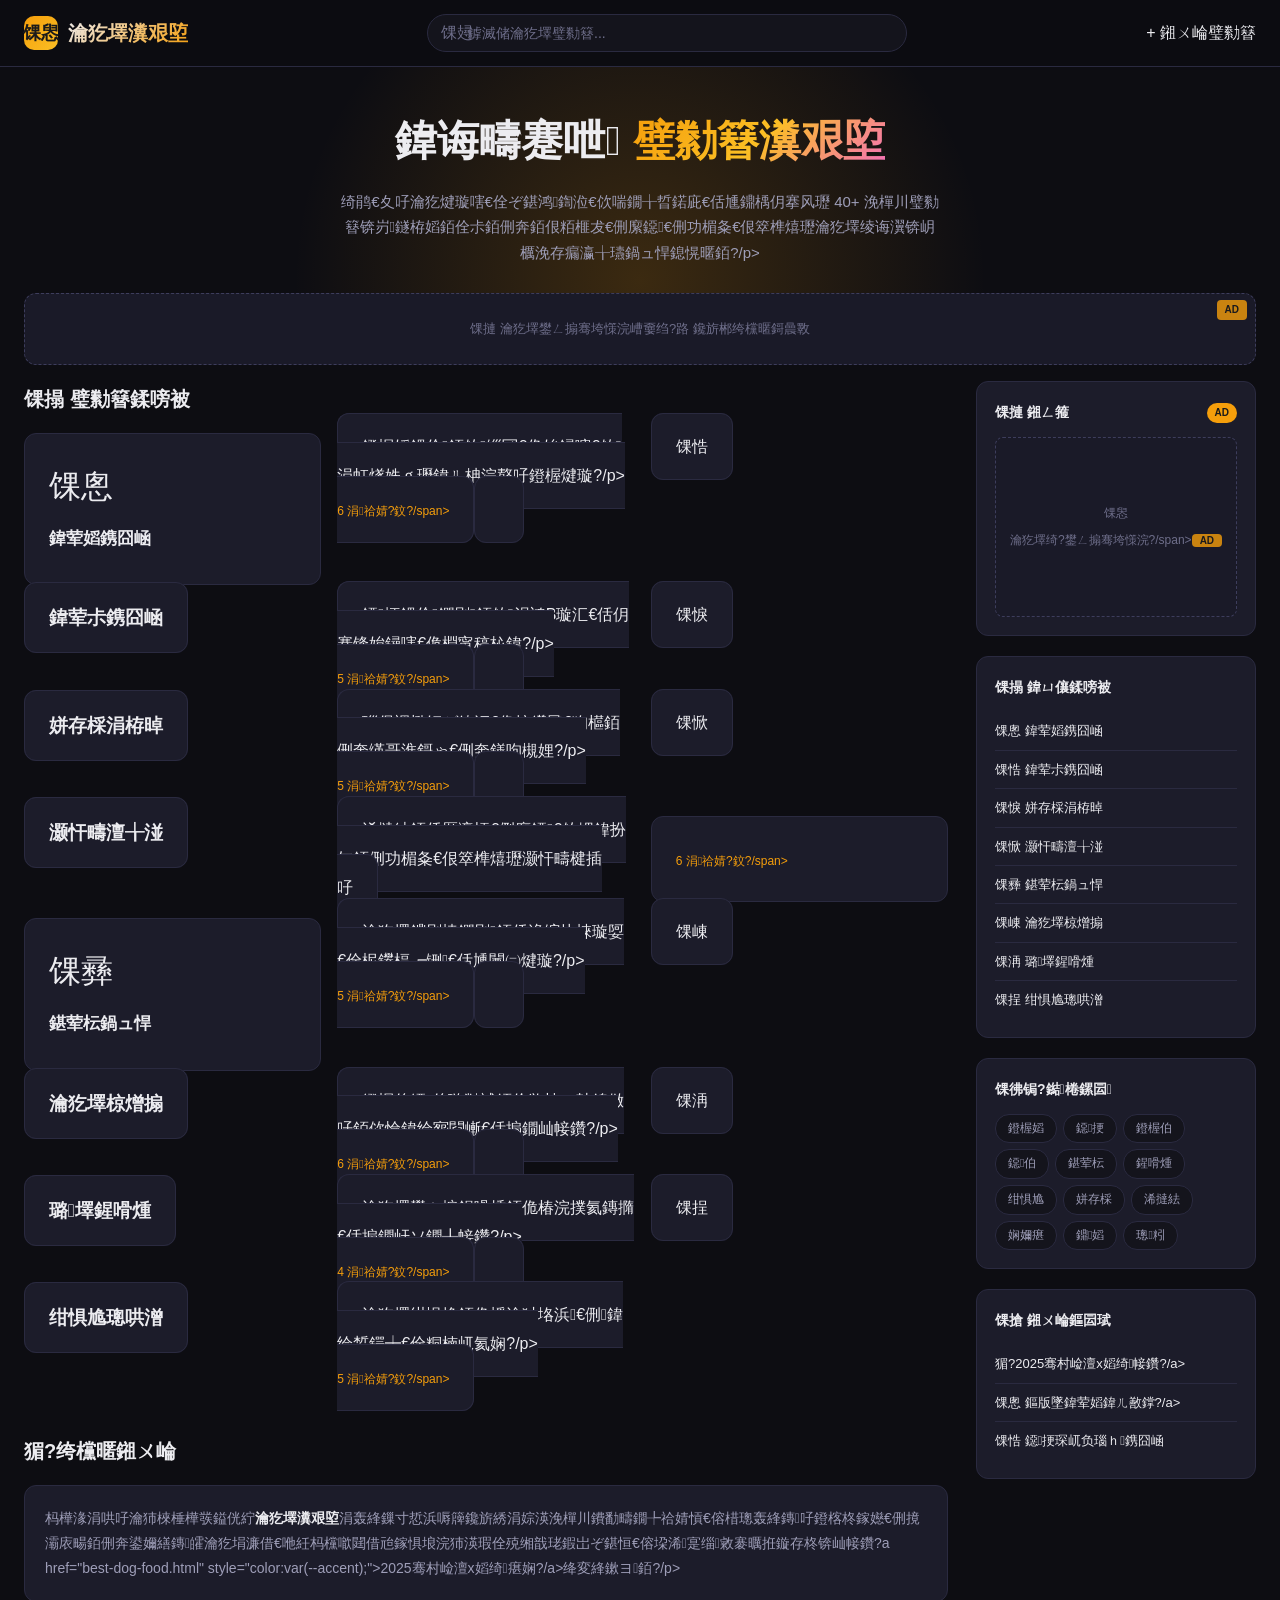
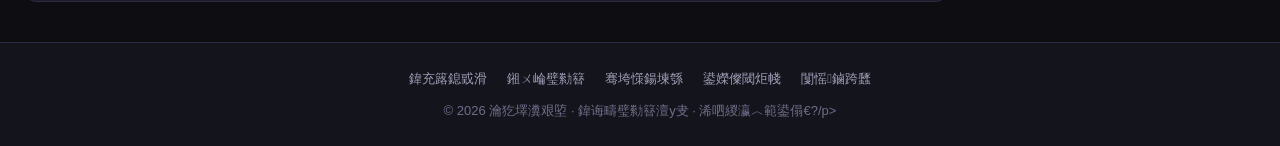
==== index.html @ 0018b51e "Update canonical links from example.com to GitHub Pages URL" ====
﻿<!DOCTYPE html>
<html lang="zh-CN">
<head><meta charset="UTF-8"><meta name="viewport" content="width=device-width, initial-scale=1.0">
<title>瀹犵墿瀵艰埅 鈥?涓€绔欏紡鍏诲疇璧勬簮澶у叏 | 瀹犵墿鐭ヨ瘑绀惧尯鍟嗗煄</title>
<meta name="description" content="瀹犵墿瀵艰埅绮鹃€夊吇鐙椼€佸吇鐚€佹按鏃忋€佸皬瀹犮€佸尰鐤楀仴搴枫€佸疇鐗╅鍝併€佽喘鐗╁晢鍩庛€佺ぞ鍖鸿鍧涚瓑浼樿川璧勬簮锛岄櫔浼存瘺瀛╁瓙鍋ュ悍鎴愰暱銆?>
<meta name="keywords" content="瀹犵墿瀵艰埅,鍏荤嫍,鍏荤尗,瀹犵墿绀惧尯,瀹犵墿鍟嗗煄,瀹犵墿鍖荤枟,鐙楃伯鎺ㄨ崘,鐚伯娴嬭瘎">
<link rel="canonical" href="https://gremryong-cell.github.io/pet-nav-multi/">
<link rel="stylesheet" href="style.css">
</head>
<body>
  <header>
    <div class="header-inner">
      <a href="index.html" class="logo"><div class="logo-icon">馃惥</div><span>瀹犵墿瀵艰埅</span></a>
      <div class="search-box"><span class="search-icon">馃攳</span>
        <form action="index.html" method="get"><input type="text" name="q" placeholder="鎼滅储瀹犵墿璧勬簮..." autocomplete="off"></form>
      </div>
      <div class="header-actions"><a href="contact.html" class="btn-submit">+ 鎺ㄨ崘璧勬簮</a></div>
    </div>
  </header>
<section class="hero">
  <h1>鍏诲疇蹇呭 <span>璧勬簮瀵艰埅</span></h1>
  <p>绮鹃€夊吇瀹犵煡璇嗐€佺ぞ鍖鸿鍧涖€佽喘鐗╁晢鍩庛€佸尰鐤楀仴搴风瓑 40+ 浼樿川璧勬簮锛岃鐩栫嫍銆佺尗銆侀奔銆佷粨榧犮€侀緳鐚€侀功楣夈€佷箤榫熺瓑瀹犵墿绫诲瀷锛岄櫔浼存瘺瀛╁瓙鍋ュ悍鎴愰暱銆?/p>
</section>
<div class="ad-banner-wrap">
  <div class="ad-banner" onclick="alert('骞垮憡浣嶆嫑绉燂紝璇疯仈绯荤珯闀?)"><span>馃摙 瀹犵墿鐢ㄥ搧骞垮憡浣嶆嫑绉?路 鑱旂郴绔欓暱鎶曟斁</span><span class="tag">AD</span></div>
</div>
<div class="main-layout">
  <main>
    <h2 style="font-size:20px;font-weight:700;margin-bottom:16px;">馃搨 璧勬簮鍒嗙被</h2>
    
  <div class="cat-grid">
    <a href="dogs.html" class="cat-card"><div class="cc-icon">馃悤</div><h3>鍏荤嫍鎸囧崡</h3><p>鐙楃嫍鍝佺銆佽缁冦€佹姢鐞嗐€佽涓虹煫姝ｇ瓑鍏ㄦ柟浣嶅吇鐙楃煡璇?/p><span class="cc-count">6 涓祫婧?鈫?/span></a>
    <a href="cats.html" class="cat-card"><div class="cc-icon">馃悎</div><h3>鍏荤尗鎸囧崡</h3><p>鐚挭鍝佺鐧剧銆佽涓鸿В璇汇€佸仴搴锋姢鐞嗐€佹棩甯稿杺鍏?/p><span class="cc-count">5 涓祫婧?鈫?/span></a>
    <a href="fish.html" class="cat-card"><div class="cc-icon">馃悷</div><h3>姘存棌涓栫晫</h3><p>瑙傝祻楸奸ゲ鍏汇€佹按鑽夐€犳櫙銆侀奔缂哥淮鎶ゃ€侀奔鐥呴槻娌?/p><span class="cc-count">5 涓祫婧?鈫?/span></a>
    <a href="small-pets.html" class="cat-card"><div class="cc-icon">馃惞</div><h3>灏忓疇澶╁湴</h3><p>浠撻紶銆佸厰瀛愩€侀緳鐚€佽嵎鍏扮尓銆侀功楣夈€佷箤榫熺瓑灏忓疇楗插吇</p><span class="cc-count">6 涓祫婧?鈫?/span></a>
    <a href="health.html" class="cat-card"><div class="cc-icon">馃彞</div><h3>鍖荤枟鍋ュ悍</h3><p>瀹犵墿鐤剧梾鐧剧銆佸湪绾块棶璇娿€佺柅鑻楅┍铏€佸尰闄㈡煡璇?/p><span class="cc-count">5 涓祫婧?鈫?/span></a>
    <a href="food-nutrition.html" class="cat-card"><div class="cc-icon">馃崠</div><h3>瀹犵墿椋熷搧</h3><p>鐙楃伯鐚伯璇勬祴銆佺敓楠ㄨ倝鍠傚吇銆佽惀鍏绘惌閰嶃€佸搧鐗屾帹鑽?/p><span class="cc-count">6 涓祫婧?鈫?/span></a>
    <a href="shop.html" class="cat-card"><div class="cc-icon">馃洅</div><h3>璐墿鍟嗗煄</h3><p>瀹犵墿鐢ㄥ搧鍟嗗煄銆佹椿浣撲氦鏄撱€佸搧鐗屽ソ鐗╂帹鑽?/p><span class="cc-count">4 涓祫婧?鈫?/span></a>
    <a href="community.html" class="cat-card"><div class="cc-icon">馃挰</div><h3>绀惧尯璁哄潧</h3><p>瀹犵墿绀惧尯銆佹檼瀹犲垎浜€侀鍏绘晳鍔┿€佺粡楠屼氦娴?/p><span class="cc-count">5 涓祫婧?鈫?/span></a>
  </div>
    <h2 style="font-size:20px;font-weight:700;margin-bottom:16px;">猸?绔欓暱鎺ㄨ崘</h2>
    <div style="background:var(--bg-card);border-radius:var(--radius);border:1px solid var(--border);padding:20px;">
      <p style="font-size:14px;color:var(--text-secondary);line-height:1.8;">杩樺湪涓哄吇瀹犻棶棰樺彂鎰侊紵<strong style="color:var(--text-primary);">瀹犵墿瀵艰埅</strong>涓轰綘鏁寸悊浜嗕簰鑱旂綉涓婃渶浼樿川鐨勫疇鐗╄祫婧愩€傛棤璁轰綘鏄吇鐙楁柊鎵嬨€侀摬灞庡畼銆侀奔鍙嬭繕鏄皬瀹犵埍濂借€咃紝杩欓噷閮借兘鎵惧埌浣犻渶瑕佺殑缃戠珯鍜岀ぞ鍖恒€傛垜浠寔缁敹褰曞拰鏇存柊锛屾帹鑽?a href="best-dog-food.html" style="color:var(--accent);">2025骞村崄澶х嫍绮瘎娴?/a>绛変綘鏉ヨ銆?/p>
    </div>
  </main>
    <aside class="sidebar">
    <div class="sidebar-widget"><h3>馃摙 鎺ㄥ箍 <span class="badge">AD</span></h3><div class="ad-sidebar" onclick="alert('骞垮憡浣嶆嫑绉燂紝璇疯仈绯荤珯闀?)"><span>馃惥</span><span>瀹犵墿绮?鐢ㄥ搧骞垮憡浣?/span><span class="tag">AD</span></div></div>
    <div class="sidebar-widget"><h3>馃搨 鍏ㄩ儴鍒嗙被</h3><ul class="sidebar-links">
      <li><a href="dogs.html">馃悤 鍏荤嫍鎸囧崡</a></li>
      <li><a href="cats.html">馃悎 鍏荤尗鎸囧崡</a></li>
      <li><a href="fish.html">馃悷 姘存棌涓栫晫</a></li>
      <li><a href="small-pets.html">馃惞 灏忓疇澶╁湴</a></li>
      <li><a href="health.html">馃彞 鍖荤枟鍋ュ悍</a></li>
      <li><a href="food-nutrition.html">馃崠 瀹犵墿椋熷搧</a></li>
      <li><a href="shop.html">馃洅 璐墿鍟嗗煄</a></li>
      <li><a href="community.html">馃挰 绀惧尯璁哄潧</a></li>
    </ul></div>
    <div class="sidebar-widget"><h3>馃彿锔?鐑棬鏍囩</h3><div class="tags-cloud">
      <a href="dogs.html">鐙楃嫍</a><a href="cats.html">鐚挭</a><a href="food-nutrition.html">鐙楃伯</a>
      <a href="food-nutrition.html">鐚伯</a><a href="health.html">鍖荤枟</a><a href="shop.html">鍟嗗煄</a>
      <a href="community.html">绀惧尯</a><a href="fish.html">姘存棌</a><a href="small-pets.html">浠撻紶</a>
      <a href="food-nutrition.html">娴嬭瘎</a><a href="health.html">鐤嫍</a><a href="dogs.html">璁粌</a>
    </div></div>
    <div class="sidebar-widget"><h3>馃搶 鎺ㄨ崘鏂囩珷</h3><ul class="sidebar-links">
      <li><a href="best-dog-food.html">猸?2025骞村崄澶х嫍绮帹鑽?/a></li>
      <li><a href="dogs.html">馃悤 鏂版墜鍏荤嫍鍏ㄦ敾鐣?/a></li>
      <li><a href="cats.html">馃悎 鐚挭琛屼负瑙ｈ鎸囧崡</a></li>
    </ul></div>
  </aside>
</div>
  <footer>
    <div class="links"><a href="about.html">鍏充簬鎴戜滑</a><a href="contact.html">鎺ㄨ崘璧勬簮</a><a href="contact.html">骞垮憡鍚堜綔</a><a href="#">鍙嬫儏閾炬帴</a><a href="privacy.html">闅愮鏀跨瓥</a></div>
    <p>&copy; 2026 瀹犵墿瀵艰埅 &middot; 鍏诲疇璧勬簮澶у叏 &middot; 浠呬緵瀛︿範鍙傝€?/p>
  </footer>
</body>
</html>
---- style.css ----
/* ===== Pet Nav Multi — Shared Styles ===== */
*, *::before, *::after { margin:0; padding:0; box-sizing:border-box; }
:root {
  --bg-primary: #0d0d12;
  --bg-secondary: #14141c;
  --bg-card: #1c1c2a;
  --bg-card-hover: #242436;
  --border: #2a2a40;
  --border-accent: #3d3d5c;
  --text-primary: #ececf0;
  --text-secondary: #9e9eb8;
  --text-muted: #6e6e8a;
  --accent: #f59e0b;
  --accent-glow: rgba(245,158,11,0.2);
  --accent2: #10b981;
  --accent3: #f472b6;
  --ad-bg: #1a1a28;
  --radius: 12px;
  --radius-sm: 8px;
  --shadow: 0 4px 24px rgba(0,0,0,0.5);
  --transition: 0.25s ease;
}
html { scroll-behavior: smooth; }
body {
  font-family: -apple-system, BlinkMacSystemFont, "Segoe UI", Roboto, "Noto Sans SC", sans-serif;
  background: var(--bg-primary);
  color: var(--text-primary);
  line-height: 1.8;
  min-height: 100vh;
}
a { color: inherit; text-decoration: none; }
ul, ol { list-style: none; }
img { max-width: 100%; display: block; }
::-webkit-scrollbar { width: 6px; }
::-webkit-scrollbar-track { background: var(--bg-primary); }
::-webkit-scrollbar-thumb { background: var(--border); border-radius: 3px; }
::-webkit-scrollbar-thumb:hover { background: var(--border-accent); }

/* Header */
header { position: sticky; top: 0; z-index: 100; backdrop-filter: blur(20px) saturate(1.4); -webkit-backdrop-filter: blur(20px) saturate(1.4); background: rgba(13,13,18,0.82); border-bottom: 1px solid var(--border); }
.header-inner { max-width: 1280px; margin: 0 auto; display: flex; align-items: center; justify-content: space-between; padding: 14px 24px; gap: 16px; }
.logo { display: flex; align-items: center; gap: 10px; font-size: 20px; font-weight: 700; white-space: nowrap; }
.logo-icon { width: 34px; height: 34px; border-radius: 10px; background: linear-gradient(135deg, var(--accent), #fbbf24); display: flex; align-items: center; justify-content: center; font-size: 18px; color: #1a1a1a; }
.logo span { background: linear-gradient(135deg, #ececf0, var(--accent)); -webkit-background-clip: text; -webkit-text-fill-color: transparent; }
.search-box { flex: 1; max-width: 480px; position: relative; }
.search-box input { width: 100%; padding: 10px 16px 10px 40px; border-radius: 24px; border: 1px solid var(--border); background: var(--bg-secondary); color: var(--text-primary); font-size: 14px; transition: var(--transition); outline: none; }
.search-box input:focus { border-color: var(--accent); box-shadow: 0 0 0 3px var(--accent-glow); }
.search-box input::placeholder { color: var(--text-muted); }
.search-icon { position: absolute; left: 14px; top: 50%; transform: translateY(-50%); color: var(--text-muted); font-size: 16px; pointer-events: none; }
.header-actions { display: flex; align-items: center; gap: 12px; }

/* Breadcrumb */
.breadcrumb { max-width: 1280px; margin: 0 auto; padding: 16px 24px 0; font-size: 13px; color: var(--text-muted); display: flex; gap: 8px; flex-wrap: wrap; }
.breadcrumb a { color: var(--text-secondary); transition: var(--transition); }
.breadcrumb a:hover { color: var(--accent); }
.breadcrumb .sep { color: var(--border-accent); }

/* Hero */
.hero { text-align: center; padding: 36px 24px 28px; position: relative; overflow: hidden; }
.hero::before { content: ''; position: absolute; top: -60%; left: 50%; translate: -50% 0; width: 700px; height: 700px; background: radial-gradient(circle, var(--accent-glow) 0%, transparent 70%); pointer-events: none; }
.hero h1 { font-size: clamp(26px,4.5vw,42px); font-weight: 800; margin-bottom: 10px; position: relative; }
.hero h1 span { background: linear-gradient(135deg, var(--accent), #fbbf24, var(--accent3)); -webkit-background-clip: text; -webkit-text-fill-color: transparent; }
.hero p { color: var(--text-secondary); font-size: 15px; max-width: 600px; margin: 0 auto; position: relative; line-height: 1.7; }

/* Ad Banner */
.ad-banner-wrap { max-width: 1280px; margin: 0 auto; padding: 0 24px 16px; }
.ad-banner { width: 100%; min-height: 72px; border-radius: var(--radius); background: var(--ad-bg); border: 1px dashed var(--border-accent); display: flex; align-items: center; justify-content: center; color: var(--text-muted); font-size: 13px; cursor: pointer; transition: var(--transition); position: relative; overflow: hidden; }
.ad-banner:hover { border-color: var(--accent); background: #222238; }
.ad-banner .tag { position: absolute; top: 6px; right: 8px; font-size: 10px; padding: 1px 8px; border-radius: 4px; background: var(--accent); color: #1a1a1a; font-weight: 700; opacity: 0.8; }

/* Layout */
.main-layout { max-width: 1280px; margin: 0 auto; padding: 0 24px 40px; display: grid; grid-template-columns: 1fr 280px; gap: 28px; }
@media (max-width: 900px) { .main-layout { grid-template-columns: 1fr; } }

/* Category Grid (Home) */
.cat-grid { display: grid; grid-template-columns: repeat(auto-fill, minmax(260px,1fr)); gap: 16px; margin-bottom: 40px; }
.cat-card { background: var(--bg-card); border-radius: var(--radius); border: 1px solid var(--border); padding: 24px; transition: var(--transition); cursor: pointer; }
.cat-card:hover { border-color: var(--accent); background: var(--bg-card-hover); transform: translateY(-2px); box-shadow: var(--shadow); }
.cat-card .cc-icon { font-size: 32px; margin-bottom: 8px; }
.cat-card h3 { font-size: 17px; font-weight: 700; margin-bottom: 6px; }
.cat-card p { font-size: 13px; color: var(--text-secondary); line-height: 1.6; }
.cat-card .cc-count { display: inline-block; margin-top: 10px; font-size: 12px; color: var(--accent); }

/* Resources list */
.page-intro { background: var(--bg-card); border-radius: var(--radius); border: 1px solid var(--border); padding: 24px; margin-bottom: 24px; }
.page-intro h2 { font-size: 20px; font-weight: 700; margin-bottom: 12px; display: flex; align-items: center; gap: 8px; }
.page-intro p { font-size: 14px; color: var(--text-secondary); line-height: 1.8; }

.resources-list { display: flex; flex-direction: column; gap: 12px; }
.resource-item { background: var(--bg-card); border-radius: var(--radius); border: 1px solid var(--border); padding: 18px; transition: var(--transition); display: flex; gap: 14px; align-items: flex-start; }
.resource-item:hover { border-color: var(--border-accent); background: var(--bg-card-hover); }
.resource-item .ri-icon { width: 42px; height: 42px; border-radius: 10px; display: flex; align-items: center; justify-content: center; font-size: 18px; font-weight: 700; flex-shrink: 0; }
.resource-item .ri-body { flex: 1; min-width: 0; }
.resource-item .ri-body h3 { font-size: 15px; font-weight: 600; margin-bottom: 4px; }
.resource-item .ri-body h3 a:hover { color: var(--accent); }
.resource-item .ri-body p { font-size: 13px; color: var(--text-secondary); line-height: 1.6; }
.resource-item .ri-tags { display: flex; gap: 4px; flex-wrap: wrap; margin-top: 6px; }
.resource-item .ri-tags span { font-size: 11px; padding: 1px 8px; border-radius: 10px; background: rgba(245,158,11,0.12); color: var(--accent); }
.icon-amber { background: rgba(245,158,11,0.15); color: #fbbf24; }
.icon-emerald { background: rgba(16,185,129,0.15); color: #34d399; }
.icon-pink { background: rgba(244,114,182,0.15); color: #f9a8d4; }
.icon-sky { background: rgba(14,165,233,0.15); color: #7dd3fc; }
.icon-rose { background: rgba(244,63,94,0.15); color: #fb7185; }
.icon-violet { background: rgba(139,92,246,0.15); color: #c4b5fd; }
.icon-lime { background: rgba(132,204,22,0.15); color: #a3e635; }
.icon-orange { background: rgba(249,115,22,0.15); color: #fb923c; }

/* Sidebar */
.sidebar { display: flex; flex-direction: column; gap: 20px; }
@media (max-width: 900px) { .sidebar { display: grid; grid-template-columns: 1fr 1fr; gap: 16px; } }
@media (max-width: 480px) { .sidebar { grid-template-columns: 1fr; } }
.sidebar-widget { background: var(--bg-card); border-radius: var(--radius); border: 1px solid var(--border); padding: 18px; }
.sidebar-widget h3 { font-size: 14px; font-weight: 700; margin-bottom: 12px; display: flex; align-items: center; gap: 6px; }
.sidebar-widget h3 .badge { font-size: 10px; padding: 1px 8px; border-radius: 10px; background: var(--accent); color: #1a1a1a; font-weight: 700; margin-left: auto; }
.ad-sidebar { min-height: 180px; border-radius: var(--radius-sm); background: var(--ad-bg); border: 1px dashed var(--border-accent); display: flex; align-items: center; justify-content: center; color: var(--text-muted); font-size: 12px; flex-direction: column; gap: 6px; cursor: pointer; transition: var(--transition); }
.ad-sidebar:hover { border-color: var(--accent); background: #222238; }
.ad-sidebar .tag { font-size: 10px; padding: 1px 8px; border-radius: 4px; background: var(--accent); color: #1a1a1a; font-weight: 700; opacity: 0.8; }
.sidebar-links li { padding: 7px 0; border-bottom: 1px solid var(--border); font-size: 13px; }
.sidebar-links li:last-child { border-bottom: none; }
.sidebar-links a { transition: var(--transition); display: flex; align-items: center; gap: 6px; }
.sidebar-links a:hover { color: var(--accent); padding-left: 4px; }

/* Tags */
.tags-cloud { display: flex; flex-wrap: wrap; gap: 6px; }
.tags-cloud a { font-size: 12px; padding: 3px 12px; border-radius: 14px; background: var(--bg-secondary); border: 1px solid var(--border); transition: var(--transition); color: var(--text-secondary); }
.tags-cloud a:hover { border-color: var(--accent); color: var(--text-primary); }

/* Review Article */
.article { max-width: 860px; margin: 0 auto; padding: 0 24px 40px; }
.article h1 { font-size: clamp(24px,4vw,36px); font-weight: 800; margin-bottom: 12px; line-height: 1.3; }
.article .meta { color: var(--text-muted); font-size: 13px; margin-bottom: 24px; display: flex; gap: 16px; flex-wrap: wrap; }
.article .meta span { display: flex; align-items: center; gap: 4px; }
.article .toc { background: var(--bg-card); border-radius: var(--radius); border: 1px solid var(--border); padding: 20px; margin-bottom: 28px; }
.article .toc h3 { font-size: 15px; margin-bottom: 10px; }
.article .toc ol { list-style: decimal; padding-left: 20px; }
.article .toc ol li { padding: 4px 0; font-size: 13px; }
.article .toc ol li a { color: var(--accent); }
.article .toc ol li a:hover { text-decoration: underline; }
.article h2 { font-size: 22px; font-weight: 700; margin: 36px 0 14px; padding-bottom: 8px; border-bottom: 1px solid var(--border); }
.article h3 { font-size: 18px; font-weight: 600; margin: 24px 0 10px; }
.article p { font-size: 15px; color: var(--text-secondary); margin-bottom: 14px; line-height: 1.9; }
.article ul, .article ol { color: var(--text-secondary); font-size: 15px; padding-left: 20px; margin-bottom: 14px; }
.article ul { list-style: disc; }
.article ol { list-style: decimal; }
.article li { margin-bottom: 6px; line-height: 1.7; }

.review-card { background: var(--bg-card); border-radius: var(--radius); border: 1px solid var(--border); padding: 20px; margin-bottom: 20px; }
.review-card h3 { font-size: 17px; font-weight: 700; margin-bottom: 8px; }
.review-card .rating { color: var(--accent); font-size: 14px; margin-bottom: 6px; }
.review-card .pros-cons { display: grid; grid-template-columns: 1fr 1fr; gap: 12px; margin: 12px 0; }
@media (max-width: 500px) { .review-card .pros-cons { grid-template-columns: 1fr; } }
.review-card .pros { padding: 10px; border-radius: var(--radius-sm); background: rgba(16,185,129,0.1); border: 1px solid rgba(16,185,129,0.2); }
.review-card .cons { padding: 10px; border-radius: var(--radius-sm); background: rgba(244,63,94,0.1); border: 1px solid rgba(244,63,94,0.2); }
.review-card .pros h4, .review-card .cons h4 { font-size: 13px; margin-bottom: 4px; }
.review-card .pros ul, .review-card .cons ul { font-size: 13px; padding-left: 16px; margin: 0; }
.review-card .btn-buy { display: inline-block; margin-top: 10px; padding: 8px 24px; border-radius: 20px; background: linear-gradient(135deg, var(--accent), #d97706); color: #1a1a1a; font-weight: 700; font-size: 13px; transition: var(--transition); }
.review-card .btn-buy:hover { transform: scale(1.04); box-shadow: 0 4px 20px var(--accent-glow); }

/* Comparison Table */
.comp-table { width: 100%; border-collapse: collapse; margin: 20px 0; font-size: 14px; }
.comp-table th, .comp-table td { padding: 10px 12px; text-align: left; border-bottom: 1px solid var(--border); }
.comp-table th { background: var(--bg-card); font-weight: 700; color: var(--accent); }
.comp-table tr:hover td { background: var(--bg-card-hover); }
.comp-table .stars { color: var(--accent); }

/* FAQ */
.faq-item { background: var(--bg-card); border-radius: var(--radius-sm); border: 1px solid var(--border); padding: 16px; margin-bottom: 10px; }
.faq-item h3 { font-size: 15px; font-weight: 600; margin-bottom: 6px; cursor: pointer; }
.faq-item h3::before { content: 'Q: '; color: var(--accent); }
.faq-item p { font-size: 14px; color: var(--text-secondary); margin: 0; }
.faq-item p::before { content: 'A: '; color: var(--accent2); }

/* About / Contact / Privacy */
.content-page { max-width: 860px; margin: 0 auto; padding: 0 24px 40px; }
.content-page h1 { font-size: clamp(24px,4vw,36px); font-weight: 800; margin-bottom: 16px; }
.content-page h2 { font-size: 20px; font-weight: 700; margin: 28px 0 10px; padding-bottom: 6px; border-bottom: 1px solid var(--border); }
.content-page p { font-size: 15px; color: var(--text-secondary); margin-bottom: 14px; line-height: 1.9; }
.content-page ul { font-size: 15px; color: var(--text-secondary); padding-left: 20px; margin-bottom: 14px; list-style: disc; }
.content-page li { margin-bottom: 6px; line-height: 1.7; }

/* Footer */
footer { border-top: 1px solid var(--border); padding: 24px; text-align: center; color: var(--text-muted); font-size: 13px; background: var(--bg-secondary); }
footer .links { display: flex; justify-content: center; gap: 20px; margin-bottom: 8px; flex-wrap: wrap; }
footer .links a { color: var(--text-secondary); transition: var(--transition); }
footer .links a:hover { color: var(--accent); }

@media (max-width: 768px) { .header-inner { flex-wrap: wrap; } .search-box { order: 3; max-width: 100%; flex-basis: 100%; } .hero { padding: 24px 16px 20px; } .main-layout { padding: 0 16px 24px; } .article, .content-page { padding: 0 16px 24px; } }
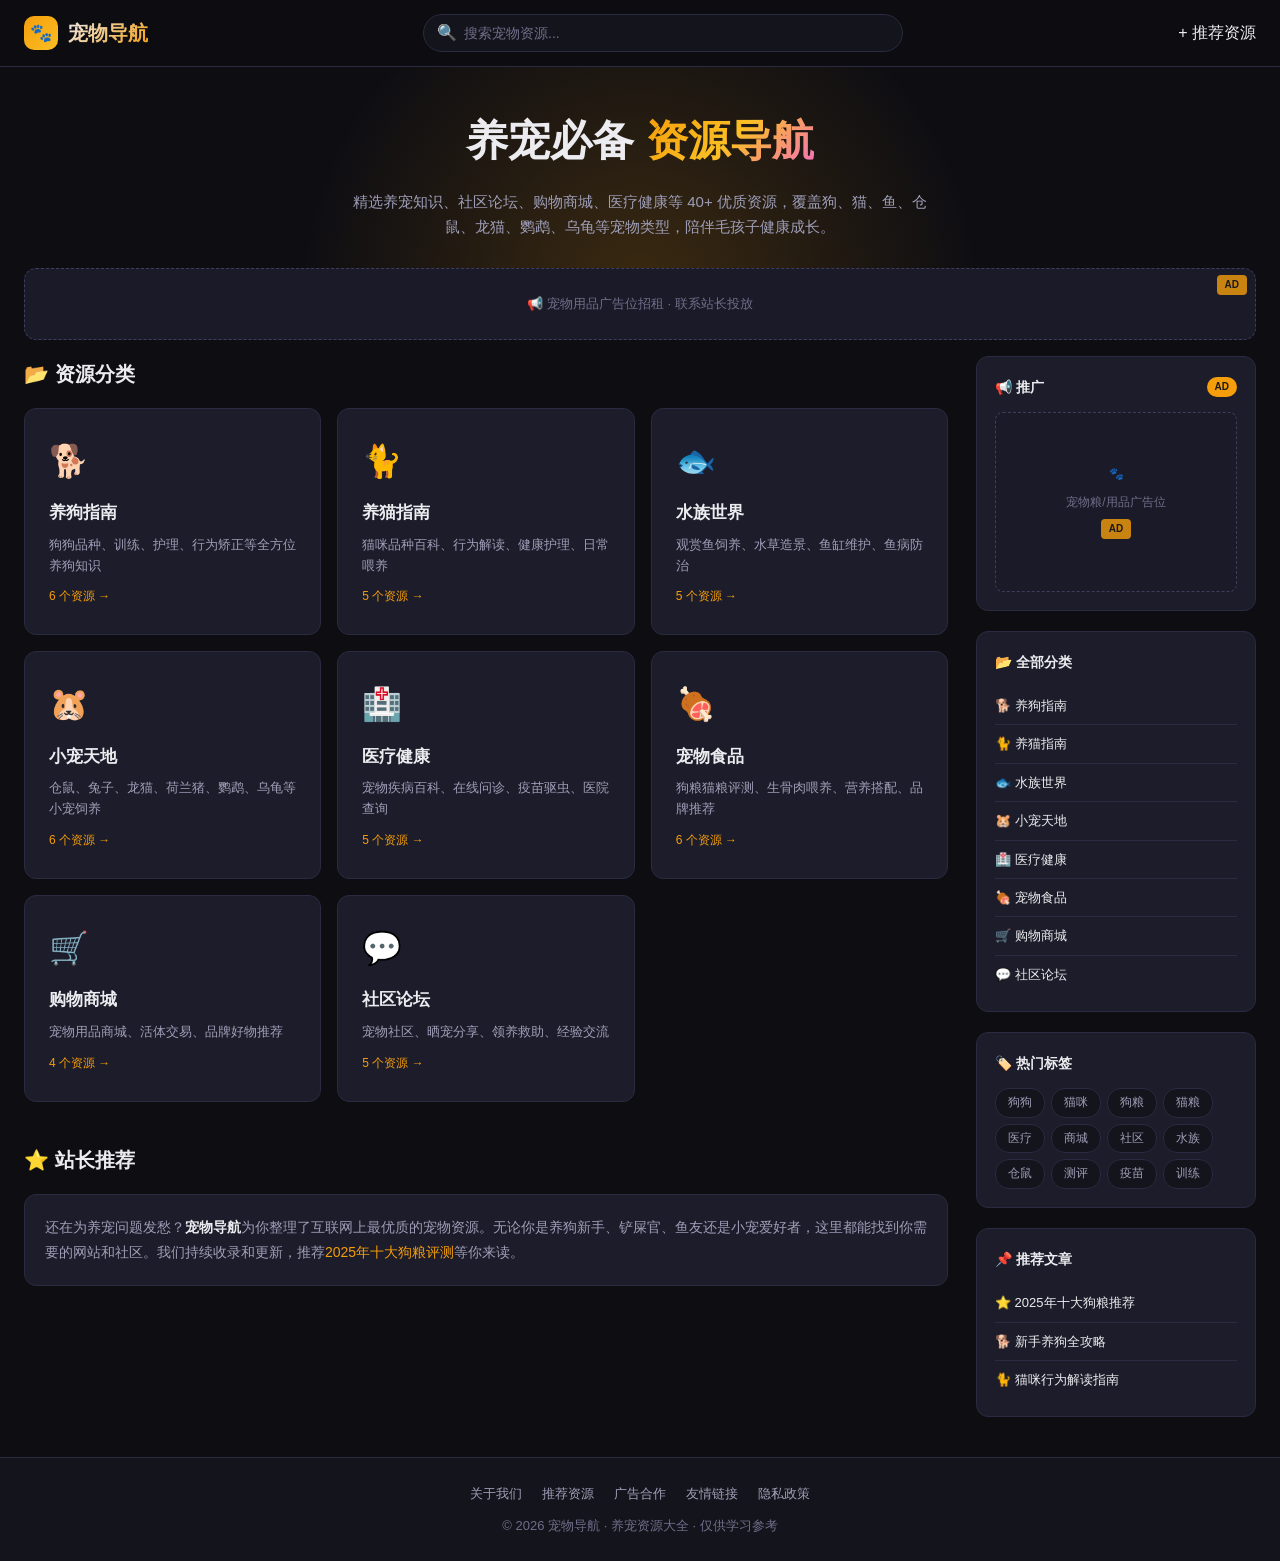
==== commit 8cf5e05c: "Fix Chinese character encoding and add verification tag to all pages" ====
--- a/index.html
+++ b/index.html
@@ -1,76 +1,2 @@
-﻿<!DOCTYPE html>
-<html lang="zh-CN">
-<head><meta charset="UTF-8"><meta name="viewport" content="width=device-width, initial-scale=1.0">
-<title>瀹犵墿瀵艰埅 鈥?涓€绔欏紡鍏诲疇璧勬簮澶у叏 | 瀹犵墿鐭ヨ瘑绀惧尯鍟嗗煄</title>
-<meta name="description" content="瀹犵墿瀵艰埅绮鹃€夊吇鐙椼€佸吇鐚€佹按鏃忋€佸皬瀹犮€佸尰鐤楀仴搴枫€佸疇鐗╅鍝併€佽喘鐗╁晢鍩庛€佺ぞ鍖鸿鍧涚瓑浼樿川璧勬簮锛岄櫔浼存瘺瀛╁瓙鍋ュ悍鎴愰暱銆?>
-<meta name="keywords" content="瀹犵墿瀵艰埅,鍏荤嫍,鍏荤尗,瀹犵墿绀惧尯,瀹犵墿鍟嗗煄,瀹犵墿鍖荤枟,鐙楃伯鎺ㄨ崘,鐚伯娴嬭瘎">
-<link rel="canonical" href="https://gremryong-cell.github.io/pet-nav-multi/">
-<link rel="stylesheet" href="style.css">
-</head>
-<body>
-  <header>
-    <div class="header-inner">
-      <a href="index.html" class="logo"><div class="logo-icon">馃惥</div><span>瀹犵墿瀵艰埅</span></a>
-      <div class="search-box"><span class="search-icon">馃攳</span>
-        <form action="index.html" method="get"><input type="text" name="q" placeholder="鎼滅储瀹犵墿璧勬簮..." autocomplete="off"></form>
-      </div>
-      <div class="header-actions"><a href="contact.html" class="btn-submit">+ 鎺ㄨ崘璧勬簮</a></div>
-    </div>
-  </header>
-<section class="hero">
-  <h1>鍏诲疇蹇呭 <span>璧勬簮瀵艰埅</span></h1>
-  <p>绮鹃€夊吇瀹犵煡璇嗐€佺ぞ鍖鸿鍧涖€佽喘鐗╁晢鍩庛€佸尰鐤楀仴搴风瓑 40+ 浼樿川璧勬簮锛岃鐩栫嫍銆佺尗銆侀奔銆佷粨榧犮€侀緳鐚€侀功楣夈€佷箤榫熺瓑瀹犵墿绫诲瀷锛岄櫔浼存瘺瀛╁瓙鍋ュ悍鎴愰暱銆?/p>
-</section>
-<div class="ad-banner-wrap">
-  <div class="ad-banner" onclick="alert('骞垮憡浣嶆嫑绉燂紝璇疯仈绯荤珯闀?)"><span>馃摙 瀹犵墿鐢ㄥ搧骞垮憡浣嶆嫑绉?路 鑱旂郴绔欓暱鎶曟斁</span><span class="tag">AD</span></div>
-</div>
-<div class="main-layout">
-  <main>
-    <h2 style="font-size:20px;font-weight:700;margin-bottom:16px;">馃搨 璧勬簮鍒嗙被</h2>
-    
-  <div class="cat-grid">
-    <a href="dogs.html" class="cat-card"><div class="cc-icon">馃悤</div><h3>鍏荤嫍鎸囧崡</h3><p>鐙楃嫍鍝佺銆佽缁冦€佹姢鐞嗐€佽涓虹煫姝ｇ瓑鍏ㄦ柟浣嶅吇鐙楃煡璇?/p><span class="cc-count">6 涓祫婧?鈫?/span></a>
-    <a href="cats.html" class="cat-card"><div class="cc-icon">馃悎</div><h3>鍏荤尗鎸囧崡</h3><p>鐚挭鍝佺鐧剧銆佽涓鸿В璇汇€佸仴搴锋姢鐞嗐€佹棩甯稿杺鍏?/p><span class="cc-count">5 涓祫婧?鈫?/span></a>
-    <a href="fish.html" class="cat-card"><div class="cc-icon">馃悷</div><h3>姘存棌涓栫晫</h3><p>瑙傝祻楸奸ゲ鍏汇€佹按鑽夐€犳櫙銆侀奔缂哥淮鎶ゃ€侀奔鐥呴槻娌?/p><span class="cc-count">5 涓祫婧?鈫?/span></a>
-    <a href="small-pets.html" class="cat-card"><div class="cc-icon">馃惞</div><h3>灏忓疇澶╁湴</h3><p>浠撻紶銆佸厰瀛愩€侀緳鐚€佽嵎鍏扮尓銆侀功楣夈€佷箤榫熺瓑灏忓疇楗插吇</p><span class="cc-count">6 涓祫婧?鈫?/span></a>
-    <a href="health.html" class="cat-card"><div class="cc-icon">馃彞</div><h3>鍖荤枟鍋ュ悍</h3><p>瀹犵墿鐤剧梾鐧剧銆佸湪绾块棶璇娿€佺柅鑻楅┍铏€佸尰闄㈡煡璇?/p><span class="cc-count">5 涓祫婧?鈫?/span></a>
-    <a href="food-nutrition.html" class="cat-card"><div class="cc-icon">馃崠</div><h3>瀹犵墿椋熷搧</h3><p>鐙楃伯鐚伯璇勬祴銆佺敓楠ㄨ倝鍠傚吇銆佽惀鍏绘惌閰嶃€佸搧鐗屾帹鑽?/p><span class="cc-count">6 涓祫婧?鈫?/span></a>
-    <a href="shop.html" class="cat-card"><div class="cc-icon">馃洅</div><h3>璐墿鍟嗗煄</h3><p>瀹犵墿鐢ㄥ搧鍟嗗煄銆佹椿浣撲氦鏄撱€佸搧鐗屽ソ鐗╂帹鑽?/p><span class="cc-count">4 涓祫婧?鈫?/span></a>
-    <a href="community.html" class="cat-card"><div class="cc-icon">馃挰</div><h3>绀惧尯璁哄潧</h3><p>瀹犵墿绀惧尯銆佹檼瀹犲垎浜€侀鍏绘晳鍔┿€佺粡楠屼氦娴?/p><span class="cc-count">5 涓祫婧?鈫?/span></a>
-  </div>
-    <h2 style="font-size:20px;font-weight:700;margin-bottom:16px;">猸?绔欓暱鎺ㄨ崘</h2>
-    <div style="background:var(--bg-card);border-radius:var(--radius);border:1px solid var(--border);padding:20px;">
-      <p style="font-size:14px;color:var(--text-secondary);line-height:1.8;">杩樺湪涓哄吇瀹犻棶棰樺彂鎰侊紵<strong style="color:var(--text-primary);">瀹犵墿瀵艰埅</strong>涓轰綘鏁寸悊浜嗕簰鑱旂綉涓婃渶浼樿川鐨勫疇鐗╄祫婧愩€傛棤璁轰綘鏄吇鐙楁柊鎵嬨€侀摬灞庡畼銆侀奔鍙嬭繕鏄皬瀹犵埍濂借€咃紝杩欓噷閮借兘鎵惧埌浣犻渶瑕佺殑缃戠珯鍜岀ぞ鍖恒€傛垜浠寔缁敹褰曞拰鏇存柊锛屾帹鑽?a href="best-dog-food.html" style="color:var(--accent);">2025骞村崄澶х嫍绮瘎娴?/a>绛変綘鏉ヨ銆?/p>
-    </div>
-  </main>
-    <aside class="sidebar">
-    <div class="sidebar-widget"><h3>馃摙 鎺ㄥ箍 <span class="badge">AD</span></h3><div class="ad-sidebar" onclick="alert('骞垮憡浣嶆嫑绉燂紝璇疯仈绯荤珯闀?)"><span>馃惥</span><span>瀹犵墿绮?鐢ㄥ搧骞垮憡浣?/span><span class="tag">AD</span></div></div>
-    <div class="sidebar-widget"><h3>馃搨 鍏ㄩ儴鍒嗙被</h3><ul class="sidebar-links">
-      <li><a href="dogs.html">馃悤 鍏荤嫍鎸囧崡</a></li>
-      <li><a href="cats.html">馃悎 鍏荤尗鎸囧崡</a></li>
-      <li><a href="fish.html">馃悷 姘存棌涓栫晫</a></li>
-      <li><a href="small-pets.html">馃惞 灏忓疇澶╁湴</a></li>
-      <li><a href="health.html">馃彞 鍖荤枟鍋ュ悍</a></li>
-      <li><a href="food-nutrition.html">馃崠 瀹犵墿椋熷搧</a></li>
-      <li><a href="shop.html">馃洅 璐墿鍟嗗煄</a></li>
-      <li><a href="community.html">馃挰 绀惧尯璁哄潧</a></li>
-    </ul></div>
-    <div class="sidebar-widget"><h3>馃彿锔?鐑棬鏍囩</h3><div class="tags-cloud">
-      <a href="dogs.html">鐙楃嫍</a><a href="cats.html">鐚挭</a><a href="food-nutrition.html">鐙楃伯</a>
-      <a href="food-nutrition.html">鐚伯</a><a href="health.html">鍖荤枟</a><a href="shop.html">鍟嗗煄</a>
-      <a href="community.html">绀惧尯</a><a href="fish.html">姘存棌</a><a href="small-pets.html">浠撻紶</a>
-      <a href="food-nutrition.html">娴嬭瘎</a><a href="health.html">鐤嫍</a><a href="dogs.html">璁粌</a>
-    </div></div>
-    <div class="sidebar-widget"><h3>馃搶 鎺ㄨ崘鏂囩珷</h3><ul class="sidebar-links">
-      <li><a href="best-dog-food.html">猸?2025骞村崄澶х嫍绮帹鑽?/a></li>
-      <li><a href="dogs.html">馃悤 鏂版墜鍏荤嫍鍏ㄦ敾鐣?/a></li>
-      <li><a href="cats.html">馃悎 鐚挭琛屼负瑙ｈ鎸囧崡</a></li>
-    </ul></div>
-  </aside>
-</div>
-  <footer>
-    <div class="links"><a href="about.html">鍏充簬鎴戜滑</a><a href="contact.html">鎺ㄨ崘璧勬簮</a><a href="contact.html">骞垮憡鍚堜綔</a><a href="#">鍙嬫儏閾炬帴</a><a href="privacy.html">闅愮鏀跨瓥</a></div>
-    <p>&copy; 2026 瀹犵墿瀵艰埅 &middot; 鍏诲疇璧勬簮澶у叏 &middot; 浠呬緵瀛︿範鍙傝€?/p>
-  </footer>
-</body>
-</html>
+﻿<!DOCTYPE html> <html lang="zh-CN"> <head><meta charset="UTF-8"><meta name="viewport" content="width=device-width, initial-scale=1.0">
+    <meta name="google-site-verification" content="3oo1ja7AA0HiVp1oKQXMgiQd3FFTO9MNRyxlXl4qwM4" /> <title>宠物导航 — 一站式养宠资源大全 | 宠物知识社区商城</title> <meta name="description" content="宠物导航精选养狗、养猫、水族、小宠、医疗健康、宠物食品、购物商城、社区论坛等优质资源，陪伴毛孩子健康成长。"> <meta name="keywords" content="宠物导航,养狗,养猫,宠物社区,宠物商城,宠物医疗,狗粮推荐,猫粮测评"> <link rel="canonical" href="https://example.com/"> <link rel="stylesheet" href="style.css"> </head> <body>   <header>     <div class="header-inner">       <a href="index.html" class="logo"><div class="logo-icon">🐾</div><span>宠物导航</span></a>       <div class="search-box"><span class="search-icon">🔍</span>         <form action="index.html" method="get"><input type="text" name="q" placeholder="搜索宠物资源..." autocomplete="off"></form>       </div>       <div class="header-actions"><a href="contact.html" class="btn-submit">+ 推荐资源</a></div>     </div>   </header> <section class="hero">   <h1>养宠必备 <span>资源导航</span></h1>   <p>精选养宠知识、社区论坛、购物商城、医疗健康等 40+ 优质资源，覆盖狗、猫、鱼、仓鼠、龙猫、鹦鹉、乌龟等宠物类型，陪伴毛孩子健康成长。</p> </section> <div class="ad-banner-wrap">   <div class="ad-banner" onclick="alert('广告位招租，请联系站长')"><span>📢 宠物用品广告位招租 · 联系站长投放</span><span class="tag">AD</span></div> </div> <div class="main-layout">   <main>     <h2 style="font-size:20px;font-weight:700;margin-bottom:16px;">📂 资源分类</h2>        <div class="cat-grid">     <a href="dogs.html" class="cat-card"><div class="cc-icon">🐕</div><h3>养狗指南</h3><p>狗狗品种、训练、护理、行为矫正等全方位养狗知识</p><span class="cc-count">6 个资源 →</span></a>     <a href="cats.html" class="cat-card"><div class="cc-icon">🐈</div><h3>养猫指南</h3><p>猫咪品种百科、行为解读、健康护理、日常喂养</p><span class="cc-count">5 个资源 →</span></a>     <a href="fish.html" class="cat-card"><div class="cc-icon">🐟</div><h3>水族世界</h3><p>观赏鱼饲养、水草造景、鱼缸维护、鱼病防治</p><span class="cc-count">5 个资源 →</span></a>     <a href="small-pets.html" class="cat-card"><div class="cc-icon">🐹</div><h3>小宠天地</h3><p>仓鼠、兔子、龙猫、荷兰猪、鹦鹉、乌龟等小宠饲养</p><span class="cc-count">6 个资源 →</span></a>     <a href="health.html" class="cat-card"><div class="cc-icon">🏥</div><h3>医疗健康</h3><p>宠物疾病百科、在线问诊、疫苗驱虫、医院查询</p><span class="cc-count">5 个资源 →</span></a>     <a href="food-nutrition.html" class="cat-card"><div class="cc-icon">🍖</div><h3>宠物食品</h3><p>狗粮猫粮评测、生骨肉喂养、营养搭配、品牌推荐</p><span class="cc-count">6 个资源 →</span></a>     <a href="shop.html" class="cat-card"><div class="cc-icon">🛒</div><h3>购物商城</h3><p>宠物用品商城、活体交易、品牌好物推荐</p><span class="cc-count">4 个资源 →</span></a>     <a href="community.html" class="cat-card"><div class="cc-icon">💬</div><h3>社区论坛</h3><p>宠物社区、晒宠分享、领养救助、经验交流</p><span class="cc-count">5 个资源 →</span></a>   </div>     <h2 style="font-size:20px;font-weight:700;margin-bottom:16px;">⭐ 站长推荐</h2>     <div style="background:var(--bg-card);border-radius:var(--radius);border:1px solid var(--border);padding:20px;">       <p style="font-size:14px;color:var(--text-secondary);line-height:1.8;">还在为养宠问题发愁？<strong style="color:var(--text-primary);">宠物导航</strong>为你整理了互联网上最优质的宠物资源。无论你是养狗新手、铲屎官、鱼友还是小宠爱好者，这里都能找到你需要的网站和社区。我们持续收录和更新，推荐<a href="best-dog-food.html" style="color:var(--accent);">2025年十大狗粮评测</a>等你来读。</p>     </div>   </main>     <aside class="sidebar">     <div class="sidebar-widget"><h3>📢 推广 <span class="badge">AD</span></h3><div class="ad-sidebar" onclick="alert('广告位招租，请联系站长')"><span>🐾</span><span>宠物粮/用品广告位</span><span class="tag">AD</span></div></div>     <div class="sidebar-widget"><h3>📂 全部分类</h3><ul class="sidebar-links">       <li><a href="dogs.html">🐕 养狗指南</a></li>       <li><a href="cats.html">🐈 养猫指南</a></li>       <li><a href="fish.html">🐟 水族世界</a></li>       <li><a href="small-pets.html">🐹 小宠天地</a></li>       <li><a href="health.html">🏥 医疗健康</a></li>       <li><a href="food-nutrition.html">🍖 宠物食品</a></li>       <li><a href="shop.html">🛒 购物商城</a></li>       <li><a href="community.html">💬 社区论坛</a></li>     </ul></div>     <div class="sidebar-widget"><h3>🏷️ 热门标签</h3><div class="tags-cloud">       <a href="dogs.html">狗狗</a><a href="cats.html">猫咪</a><a href="food-nutrition.html">狗粮</a>       <a href="food-nutrition.html">猫粮</a><a href="health.html">医疗</a><a href="shop.html">商城</a>       <a href="community.html">社区</a><a href="fish.html">水族</a><a href="small-pets.html">仓鼠</a>       <a href="food-nutrition.html">测评</a><a href="health.html">疫苗</a><a href="dogs.html">训练</a>     </div></div>     <div class="sidebar-widget"><h3>📌 推荐文章</h3><ul class="sidebar-links">       <li><a href="best-dog-food.html">⭐ 2025年十大狗粮推荐</a></li>       <li><a href="dogs.html">🐕 新手养狗全攻略</a></li>       <li><a href="cats.html">🐈 猫咪行为解读指南</a></li>     </ul></div>   </aside> </div>   <footer>     <div class="links"><a href="about.html">关于我们</a><a href="contact.html">推荐资源</a><a href="contact.html">广告合作</a><a href="#">友情链接</a><a href="privacy.html">隐私政策</a></div>     <p>&copy; 2026 宠物导航 &middot; 养宠资源大全 &middot; 仅供学习参考</p>   </footer> </body> </html>
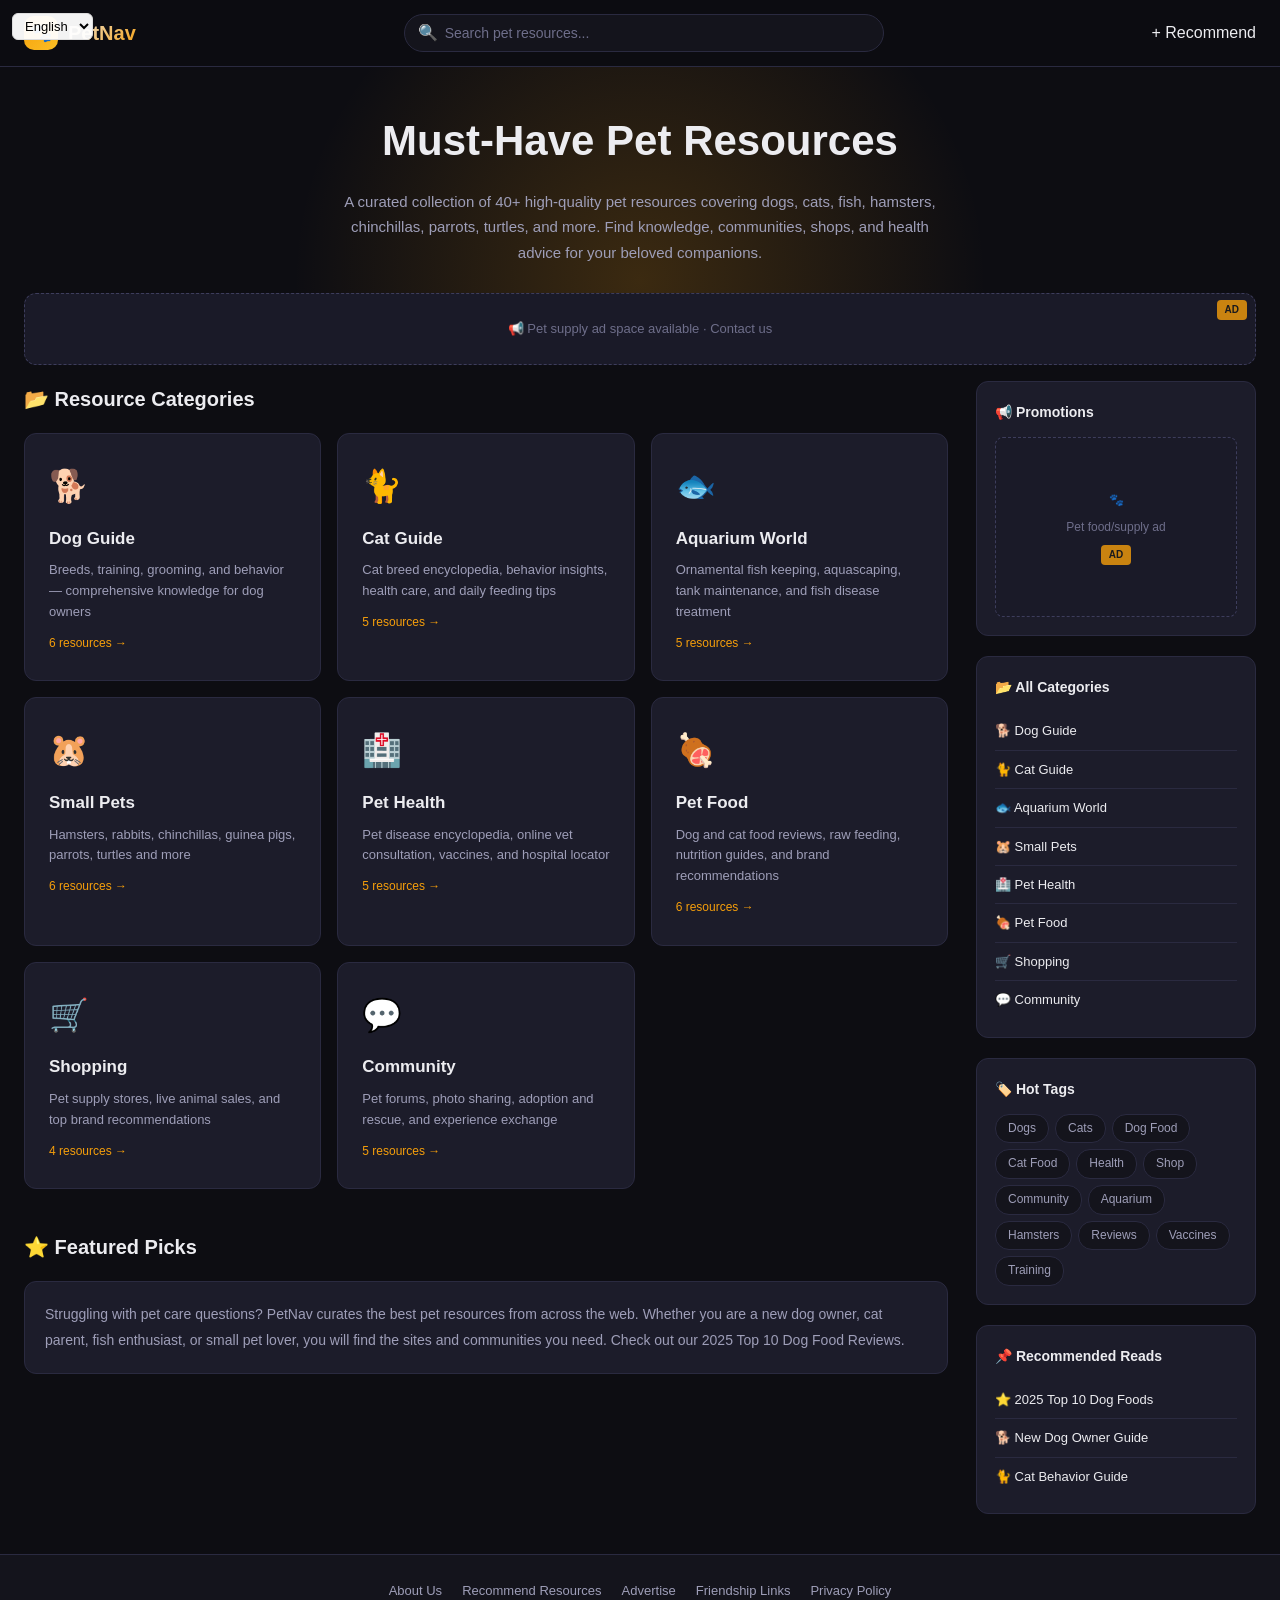
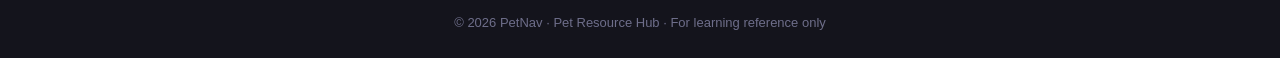
==== commit 528377a2: "Convert site to English with multi-language support (EN/ZH/KO/JA) and international links" ====
--- a/index.html
+++ b/index.html
@@ -1,2 +1,160 @@
-﻿<!DOCTYPE html> <html lang="zh-CN"> <head><meta charset="UTF-8"><meta name="viewport" content="width=device-width, initial-scale=1.0">
-    <meta name="google-site-verification" content="3oo1ja7AA0HiVp1oKQXMgiQd3FFTO9MNRyxlXl4qwM4" /> <title>宠物导航 — 一站式养宠资源大全 | 宠物知识社区商城</title> <meta name="description" content="宠物导航精选养狗、养猫、水族、小宠、医疗健康、宠物食品、购物商城、社区论坛等优质资源，陪伴毛孩子健康成长。"> <meta name="keywords" content="宠物导航,养狗,养猫,宠物社区,宠物商城,宠物医疗,狗粮推荐,猫粮测评"> <link rel="canonical" href="https://example.com/"> <link rel="stylesheet" href="style.css"> </head> <body>   <header>     <div class="header-inner">       <a href="index.html" class="logo"><div class="logo-icon">🐾</div><span>宠物导航</span></a>       <div class="search-box"><span class="search-icon">🔍</span>         <form action="index.html" method="get"><input type="text" name="q" placeholder="搜索宠物资源..." autocomplete="off"></form>       </div>       <div class="header-actions"><a href="contact.html" class="btn-submit">+ 推荐资源</a></div>     </div>   </header> <section class="hero">   <h1>养宠必备 <span>资源导航</span></h1>   <p>精选养宠知识、社区论坛、购物商城、医疗健康等 40+ 优质资源，覆盖狗、猫、鱼、仓鼠、龙猫、鹦鹉、乌龟等宠物类型，陪伴毛孩子健康成长。</p> </section> <div class="ad-banner-wrap">   <div class="ad-banner" onclick="alert('广告位招租，请联系站长')"><span>📢 宠物用品广告位招租 · 联系站长投放</span><span class="tag">AD</span></div> </div> <div class="main-layout">   <main>     <h2 style="font-size:20px;font-weight:700;margin-bottom:16px;">📂 资源分类</h2>        <div class="cat-grid">     <a href="dogs.html" class="cat-card"><div class="cc-icon">🐕</div><h3>养狗指南</h3><p>狗狗品种、训练、护理、行为矫正等全方位养狗知识</p><span class="cc-count">6 个资源 →</span></a>     <a href="cats.html" class="cat-card"><div class="cc-icon">🐈</div><h3>养猫指南</h3><p>猫咪品种百科、行为解读、健康护理、日常喂养</p><span class="cc-count">5 个资源 →</span></a>     <a href="fish.html" class="cat-card"><div class="cc-icon">🐟</div><h3>水族世界</h3><p>观赏鱼饲养、水草造景、鱼缸维护、鱼病防治</p><span class="cc-count">5 个资源 →</span></a>     <a href="small-pets.html" class="cat-card"><div class="cc-icon">🐹</div><h3>小宠天地</h3><p>仓鼠、兔子、龙猫、荷兰猪、鹦鹉、乌龟等小宠饲养</p><span class="cc-count">6 个资源 →</span></a>     <a href="health.html" class="cat-card"><div class="cc-icon">🏥</div><h3>医疗健康</h3><p>宠物疾病百科、在线问诊、疫苗驱虫、医院查询</p><span class="cc-count">5 个资源 →</span></a>     <a href="food-nutrition.html" class="cat-card"><div class="cc-icon">🍖</div><h3>宠物食品</h3><p>狗粮猫粮评测、生骨肉喂养、营养搭配、品牌推荐</p><span class="cc-count">6 个资源 →</span></a>     <a href="shop.html" class="cat-card"><div class="cc-icon">🛒</div><h3>购物商城</h3><p>宠物用品商城、活体交易、品牌好物推荐</p><span class="cc-count">4 个资源 →</span></a>     <a href="community.html" class="cat-card"><div class="cc-icon">💬</div><h3>社区论坛</h3><p>宠物社区、晒宠分享、领养救助、经验交流</p><span class="cc-count">5 个资源 →</span></a>   </div>     <h2 style="font-size:20px;font-weight:700;margin-bottom:16px;">⭐ 站长推荐</h2>     <div style="background:var(--bg-card);border-radius:var(--radius);border:1px solid var(--border);padding:20px;">       <p style="font-size:14px;color:var(--text-secondary);line-height:1.8;">还在为养宠问题发愁？<strong style="color:var(--text-primary);">宠物导航</strong>为你整理了互联网上最优质的宠物资源。无论你是养狗新手、铲屎官、鱼友还是小宠爱好者，这里都能找到你需要的网站和社区。我们持续收录和更新，推荐<a href="best-dog-food.html" style="color:var(--accent);">2025年十大狗粮评测</a>等你来读。</p>     </div>   </main>     <aside class="sidebar">     <div class="sidebar-widget"><h3>📢 推广 <span class="badge">AD</span></h3><div class="ad-sidebar" onclick="alert('广告位招租，请联系站长')"><span>🐾</span><span>宠物粮/用品广告位</span><span class="tag">AD</span></div></div>     <div class="sidebar-widget"><h3>📂 全部分类</h3><ul class="sidebar-links">       <li><a href="dogs.html">🐕 养狗指南</a></li>       <li><a href="cats.html">🐈 养猫指南</a></li>       <li><a href="fish.html">🐟 水族世界</a></li>       <li><a href="small-pets.html">🐹 小宠天地</a></li>       <li><a href="health.html">🏥 医疗健康</a></li>       <li><a href="food-nutrition.html">🍖 宠物食品</a></li>       <li><a href="shop.html">🛒 购物商城</a></li>       <li><a href="community.html">💬 社区论坛</a></li>     </ul></div>     <div class="sidebar-widget"><h3>🏷️ 热门标签</h3><div class="tags-cloud">       <a href="dogs.html">狗狗</a><a href="cats.html">猫咪</a><a href="food-nutrition.html">狗粮</a>       <a href="food-nutrition.html">猫粮</a><a href="health.html">医疗</a><a href="shop.html">商城</a>       <a href="community.html">社区</a><a href="fish.html">水族</a><a href="small-pets.html">仓鼠</a>       <a href="food-nutrition.html">测评</a><a href="health.html">疫苗</a><a href="dogs.html">训练</a>     </div></div>     <div class="sidebar-widget"><h3>📌 推荐文章</h3><ul class="sidebar-links">       <li><a href="best-dog-food.html">⭐ 2025年十大狗粮推荐</a></li>       <li><a href="dogs.html">🐕 新手养狗全攻略</a></li>       <li><a href="cats.html">🐈 猫咪行为解读指南</a></li>     </ul></div>   </aside> </div>   <footer>     <div class="links"><a href="about.html">关于我们</a><a href="contact.html">推荐资源</a><a href="contact.html">广告合作</a><a href="#">友情链接</a><a href="privacy.html">隐私政策</a></div>     <p>&copy; 2026 宠物导航 &middot; 养宠资源大全 &middot; 仅供学习参考</p>   </footer> </body> </html>+﻿<!DOCTYPE html>
+<html lang="en">
+<head>
+<meta charset="UTF-8">
+<meta name="viewport" content="width=device-width, initial-scale=1.0">
+<meta name="google-site-verification" content="3oo1ja7AA0HiVp1oKQXMgiQd3FFTO9MNRyxlXl4qwM4" />
+<title data-i18n="index.page_title">Pet Navigation — One-Stop Pet Resource Hub</title>
+<meta name="description" content="Curated pet resources for dogs, cats, fish, small pets, health, nutrition, shopping, and community. Everything you need for your furry friends." data-i18n="index.meta_desc">
+<meta name="keywords" content="pet navigation, dog, cat, pet community, pet shop, pet health, dog food, cat food">
+<link rel="canonical" href="https://gremryong-cell.github.io/pet-nav-multi/">
+<link rel="stylesheet" href="style.css">
+<script src="i18n.js"></script>
+</head>
+<body data-page="index">
+  <header>
+    <div class="lang-selector">
+      <select id="lang-select" onchange="i18n.setLang(this.value)">
+        <option value="en">English</option>
+        <option value="zh">中文</option>
+        <option value="ko">한국어</option>
+        <option value="ja">日本語</option>
+      </select>
+    </div>
+    <div class="header-inner">
+      <a href="index.html" class="logo"><div class="logo-icon">🐾</div><span data-i18n="index.logo">PetNav</span></a>
+      <div class="search-box"><span class="search-icon">🔍</span>
+        <form action="index.html" method="get"><input type="text" name="q" data-i18n="index.search_placeholder" placeholder="Search pet resources..." autocomplete="off"></form>
+      </div>
+      <div class="header-actions"><a href="contact.html" class="btn-submit" data-i18n="index.submit_btn">+ Recommend</a></div>
+    </div>
+  </header>
+<section class="hero">
+  <h1 data-i18n="index.hero_title">Must-Have <span>Pet Resources</span></h1>
+  <p data-i18n="index.hero_desc">A curated collection of 40+ high-quality pet resources covering dogs, cats, fish, hamsters, chinchillas, parrots, turtles, and more. Find knowledge, communities, shops, and health advice for your beloved companions.</p>
+</section>
+<div class="ad-banner-wrap">
+  <div class="ad-banner" onclick="alert('Ad space available — contact the webmaster')"><span data-i18n="index.ad_text">📢 Pet supply ad space available · Contact us</span><span class="tag">AD</span></div>
+</div>
+<div class="main-layout">
+  <main>
+    <h2 style="font-size:20px;font-weight:700;margin-bottom:16px;" data-i18n="index.categories_title">📂 Resource Categories</h2>
+       <div class="cat-grid">
+    <a href="dogs.html" class="cat-card"><div class="cc-icon">🐕</div><h3 data-i18n="index.cat_1_title">Dog Guide</h3><p data-i18n="index.cat_1_desc">Breeds, training, grooming, and behavior — comprehensive knowledge for dog owners</p><span class="cc-count" data-i18n="index.cat_1_count">6 resources →</span></a>
+    <a href="cats.html" class="cat-card"><div class="cc-icon">🐈</div><h3 data-i18n="index.cat_2_title">Cat Guide</h3><p data-i18n="index.cat_2_desc">Cat breed encyclopedia, behavior insights, health care, and daily feeding tips</p><span class="cc-count" data-i18n="index.cat_2_count">5 resources →</span></a>
+    <a href="fish.html" class="cat-card"><div class="cc-icon">🐟</div><h3 data-i18n="index.cat_3_title">Aquarium World</h3><p data-i18n="index.cat_3_desc">Ornamental fish keeping, aquascaping, tank maintenance, and fish disease treatment</p><span class="cc-count" data-i18n="index.cat_3_count">5 resources →</span></a>
+    <a href="small-pets.html" class="cat-card"><div class="cc-icon">🐹</div><h3 data-i18n="index.cat_4_title">Small Pets</h3><p data-i18n="index.cat_4_desc">Hamsters, rabbits, chinchillas, guinea pigs, parrots, turtles and more</p><span class="cc-count" data-i18n="index.cat_4_count">6 resources →</span></a>
+    <a href="health.html" class="cat-card"><div class="cc-icon">🏥</div><h3 data-i18n="index.cat_5_title">Pet Health</h3><p data-i18n="index.cat_5_desc">Pet disease encyclopedia, online vet consultation, vaccines, and hospital locator</p><span class="cc-count" data-i18n="index.cat_5_count">5 resources →</span></a>
+    <a href="food-nutrition.html" class="cat-card"><div class="cc-icon">🍖</div><h3 data-i18n="index.cat_6_title">Pet Food</h3><p data-i18n="index.cat_6_desc">Dog and cat food reviews, raw feeding, nutrition guides, and brand recommendations</p><span class="cc-count" data-i18n="index.cat_6_count">6 resources →</span></a>
+    <a href="shop.html" class="cat-card"><div class="cc-icon">🛒</div><h3 data-i18n="index.cat_7_title">Shopping</h3><p data-i18n="index.cat_7_desc">Pet supply stores, live animal sales, and top brand recommendations</p><span class="cc-count" data-i18n="index.cat_7_count">4 resources →</span></a>
+    <a href="community.html" class="cat-card"><div class="cc-icon">💬</div><h3 data-i18n="index.cat_8_title">Community</h3><p data-i18n="index.cat_8_desc">Pet forums, photo sharing, adoption & rescue, and experience exchange</p><span class="cc-count" data-i18n="index.cat_8_count">5 resources →</span></a>
+  </div>
+    <h2 style="font-size:20px;font-weight:700;margin-bottom:16px;" data-i18n="index.featured_title">⭐ Featured Picks</h2>
+    <div style="background:var(--bg-card);border-radius:var(--radius);border:1px solid var(--border);padding:20px;">
+      <p style="font-size:14px;color:var(--text-secondary);line-height:1.8;" data-i18n="index.featured_desc">Struggling with pet care questions? <strong style="color:var(--text-primary);">PetNav</strong> curates the best pet resources from across the web. Whether you're a new dog owner, cat parent, fish enthusiast, or small pet lover, you'll find the sites and communities you need. Check out our <a href="best-dog-food.html" style="color:var(--accent);">2025 Top 10 Dog Food Reviews</a>.</p>
+    </div>
+  </main>
+    <aside class="sidebar">
+    <div class="sidebar-widget"><h3 data-i18n="index.sidebar_ad_title">📢 Promotions <span class="badge">AD</span></h3><div class="ad-sidebar" onclick="alert('Ad space available — contact the webmaster')"><span>🐾</span><span data-i18n="index.sidebar_ad_text">Pet food/supply ad</span><span class="tag">AD</span></div></div>
+    <div class="sidebar-widget"><h3 data-i18n="index.sidebar_categories">📂 All Categories</h3><ul class="sidebar-links">
+      <li><a href="dogs.html" data-i18n="index.sidebar_cat_1">🐕 Dog Guide</a></li>
+      <li><a href="cats.html" data-i18n="index.sidebar_cat_2">🐈 Cat Guide</a></li>
+      <li><a href="fish.html" data-i18n="index.sidebar_cat_3">🐟 Aquarium World</a></li>
+      <li><a href="small-pets.html" data-i18n="index.sidebar_cat_4">🐹 Small Pets</a></li>
+      <li><a href="health.html" data-i18n="index.sidebar_cat_5">🏥 Pet Health</a></li>
+      <li><a href="food-nutrition.html" data-i18n="index.sidebar_cat_6">🍖 Pet Food</a></li>
+      <li><a href="shop.html" data-i18n="index.sidebar_cat_7">🛒 Shopping</a></li>
+      <li><a href="community.html" data-i18n="index.sidebar_cat_8">💬 Community</a></li>
+    </ul></div>
+    <div class="sidebar-widget"><h3 data-i18n="index.sidebar_tags">🏷️ Hot Tags</h3><div class="tags-cloud">
+      <a href="dogs.html" data-i18n="index.tag_1">Dogs</a><a href="cats.html" data-i18n="index.tag_2">Cats</a><a href="food-nutrition.html" data-i18n="index.tag_3">Dog Food</a>
+      <a href="food-nutrition.html" data-i18n="index.tag_4">Cat Food</a><a href="health.html" data-i18n="index.tag_5">Health</a><a href="shop.html" data-i18n="index.tag_6">Shop</a>
+      <a href="community.html" data-i18n="index.tag_7">Community</a><a href="fish.html" data-i18n="index.tag_8">Aquarium</a><a href="small-pets.html" data-i18n="index.tag_9">Hamsters</a>
+      <a href="food-nutrition.html" data-i18n="index.tag_10">Reviews</a><a href="health.html" data-i18n="index.tag_11">Vaccines</a><a href="dogs.html" data-i18n="index.tag_12">Training</a>
+    </div></div>
+    <div class="sidebar-widget"><h3 data-i18n="index.sidebar_recommended">📌 Recommended Reads</h3><ul class="sidebar-links">
+      <li><a href="best-dog-food.html" data-i18n="index.rec_1">⭐ 2025 Top 10 Dog Foods</a></li>
+      <li><a href="dogs.html" data-i18n="index.rec_2">🐕 New Dog Owner Guide</a></li>
+      <li><a href="cats.html" data-i18n="index.rec_3">🐈 Cat Behavior Guide</a></li>
+    </ul></div>
+  </aside>
+</div>
+  <footer>
+    <div class="links"><a href="about.html" data-i18n="index.footer_about">About Us</a><a href="contact.html" data-i18n="index.footer_recommend">Recommend Resources</a><a href="contact.html" data-i18n="index.footer_ad">Advertise</a><a href="#" data-i18n="index.footer_links">Friendship Links</a><a href="privacy.html" data-i18n="index.footer_privacy">Privacy Policy</a></div>
+    <p data-i18n="index.footer_text">&copy; 2026 PetNav · Pet Resource Hub · For learning reference only</p>
+  </footer>
+<script>
+i18n.register('index', {
+  'index.page_title': { en: "Pet Navigation — One-Stop Pet Resource Hub", zh: "Pet Navigation — One-Stop Pet Resource Hub", ko: "Pet Navigation — One-Stop Pet Resource Hub", ja: "Pet Navigation — One-Stop Pet Resource Hub" },
+  'index.meta_desc': { en: "Curated pet resources for dogs, cats, fish, small pets, health, nutrition, shopping, and community.", zh: "精选狗、猫、鱼、小宠、健康、营养、购物及社区等优质宠物资源，陪伴毛孩子健康成长。", ko: "Curated pet resources for dogs, cats, fish, small pets, health, nutrition, shopping, and community.", ja: "Curated pet resources for dogs, cats, fish, small pets, health, nutrition, shopping, and community." },
+  'index.logo': { en: "PetNav", zh: "宠物导航", ko: "PetNav", ja: "PetNav" },
+  'index.search_placeholder': { en: "Search pet resources...", zh: "搜索宠物资源...", ko: "Search pet resources...", ja: "Search pet resources..." },
+  'index.submit_btn': { en: "+ Recommend", zh: "+ 推荐资源", ko: "+ Recommend", ja: "+ Recommend" },
+  'index.hero_title': { en: "Must-Have Pet Resources", zh: "养宠必备资源导航", ko: "Must-Have Pet Resources", ja: "Must-Have Pet Resources" },
+  'index.hero_desc': { en: "A curated collection of 40+ high-quality pet resources covering dogs, cats, fish, hamsters, chinchillas, parrots, turtles, and more. Find knowledge, communities, shops, and health advice for your beloved companions.", zh: "A curated collection of 40+ high-quality pet resources covering dogs, cats, fish, hamsters, chinchillas, parrots, turtles, and more. Find knowledge, communities, shops, and health advice for your beloved companions.", ko: "A curated collection of 40+ high-quality pet resources covering dogs, cats, fish, hamsters, chinchillas, parrots, turtles, and more. Find knowledge, communities, shops, and health advice for your beloved companions.", ja: "A curated collection of 40+ high-quality pet resources covering dogs, cats, fish, hamsters, chinchillas, parrots, turtles, and more. Find knowledge, communities, shops, and health advice for your beloved companions." },
+  'index.ad_text': { en: "📢 Pet supply ad space available · Contact us", zh: "📢 Pet supply ad space available · Contact us", ko: "📢 Pet supply ad space available · Contact us", ja: "📢 Pet supply ad space available · Contact us" },
+  'index.categories_title': { en: "📂 Resource Categories", zh: "📂 Resource Categories", ko: "📂 Resource Categories", ja: "📂 Resource Categories" },
+  'index.cat_1_title': { en: "Dog Guide", zh: "养狗指南", ko: "Dog Guide", ja: "Dog Guide" },
+  'index.cat_1_desc': { en: "Breeds, training, grooming, and behavior — comprehensive knowledge for dog owners", zh: "Breeds, training, grooming, and behavior — comprehensive knowledge for dog owners", ko: "Breeds, training, grooming, and behavior — comprehensive knowledge for dog owners", ja: "Breeds, training, grooming, and behavior — comprehensive knowledge for dog owners" },
+  'index.cat_1_count': { en: "6 resources →", zh: "6 resources →", ko: "6 resources →", ja: "6 resources →" },
+  'index.cat_2_title': { en: "Cat Guide", zh: "养猫指南", ko: "Cat Guide", ja: "Cat Guide" },
+  'index.cat_2_desc': { en: "Cat breed encyclopedia, behavior insights, health care, and daily feeding tips", zh: "Cat breed encyclopedia, behavior insights, health care, and daily feeding tips", ko: "Cat breed encyclopedia, behavior insights, health care, and daily feeding tips", ja: "Cat breed encyclopedia, behavior insights, health care, and daily feeding tips" },
+  'index.cat_2_count': { en: "5 resources →", zh: "5 resources →", ko: "5 resources →", ja: "5 resources →" },
+  'index.cat_3_title': { en: "Aquarium World", zh: "Aquarium World", ko: "Aquarium World", ja: "Aquarium World" },
+  'index.cat_3_desc': { en: "Ornamental fish keeping, aquascaping, tank maintenance, and fish disease treatment", zh: "Ornamental fish keeping, aquascaping, tank maintenance, and fish disease treatment", ko: "Ornamental fish keeping, aquascaping, tank maintenance, and fish disease treatment", ja: "Ornamental fish keeping, aquascaping, tank maintenance, and fish disease treatment" },
+  'index.cat_3_count': { en: "5 resources →", zh: "5 resources →", ko: "5 resources →", ja: "5 resources →" },
+  'index.cat_4_title': { en: "Small Pets", zh: "小宠天地", ko: "Small Pets", ja: "Small Pets" },
+  'index.cat_4_desc': { en: "Hamsters, rabbits, chinchillas, guinea pigs, parrots, turtles and more", zh: "Hamsters, rabbits, chinchillas, guinea pigs, parrots, turtles and more", ko: "Hamsters, rabbits, chinchillas, guinea pigs, parrots, turtles and more", ja: "Hamsters, rabbits, chinchillas, guinea pigs, parrots, turtles and more" },
+  'index.cat_4_count': { en: "6 resources →", zh: "6 resources →", ko: "6 resources →", ja: "6 resources →" },
+  'index.cat_5_title': { en: "Pet Health", zh: "宠物健康", ko: "Pet Health", ja: "Pet Health" },
+  'index.cat_5_desc': { en: "Pet disease encyclopedia, online vet consultation, vaccines, and hospital locator", zh: "Pet disease encyclopedia, online vet consultation, vaccines, and hospital locator", ko: "Pet disease encyclopedia, online vet consultation, vaccines, and hospital locator", ja: "Pet disease encyclopedia, online vet consultation, vaccines, and hospital locator" },
+  'index.cat_5_count': { en: "5 resources →", zh: "5 resources →", ko: "5 resources →", ja: "5 resources →" },
+  'index.cat_6_title': { en: "Pet Food", zh: "宠物食品", ko: "Pet Food", ja: "Pet Food" },
+  'index.cat_6_desc': { en: "Dog and cat food reviews, raw feeding, nutrition guides, and brand recommendations", zh: "Dog and cat food reviews, raw feeding, nutrition guides, and brand recommendations", ko: "Dog and cat food reviews, raw feeding, nutrition guides, and brand recommendations", ja: "Dog and cat food reviews, raw feeding, nutrition guides, and brand recommendations" },
+  'index.cat_6_count': { en: "6 resources →", zh: "6 resources →", ko: "6 resources →", ja: "6 resources →" },
+  'index.cat_7_title': { en: "Shopping", zh: "Shopping", ko: "Shopping", ja: "Shopping" },
+  'index.cat_7_desc': { en: "Pet supply stores, live animal sales, and top brand recommendations", zh: "Pet supply stores, live animal sales, and top brand recommendations", ko: "Pet supply stores, live animal sales, and top brand recommendations", ja: "Pet supply stores, live animal sales, and top brand recommendations" },
+  'index.cat_7_count': { en: "4 resources →", zh: "4 resources →", ko: "4 resources →", ja: "4 resources →" },
+  'index.cat_8_title': { en: "Community", zh: "Community", ko: "Community", ja: "Community" },
+  'index.cat_8_desc': { en: "Pet forums, photo sharing, adoption and rescue, and experience exchange", zh: "Pet forums, photo sharing, adoption and rescue, and experience exchange", ko: "Pet forums, photo sharing, adoption and rescue, and experience exchange", ja: "Pet forums, photo sharing, adoption and rescue, and experience exchange" },
+  'index.cat_8_count': { en: "5 resources →", zh: "5 resources →", ko: "5 resources →", ja: "5 resources →" },
+  'index.featured_title': { en: "⭐ Featured Picks", zh: "⭐ Featured Picks", ko: "⭐ Featured Picks", ja: "⭐ Featured Picks" },
+  'index.featured_desc': { en: "Struggling with pet care questions? PetNav curates the best pet resources from across the web. Whether you are a new dog owner, cat parent, fish enthusiast, or small pet lover, you will find the sites and communities you need. Check out our 2025 Top 10 Dog Food Reviews.", zh: "Struggling with pet care questions? PetNav curates the best pet resources from across the web. Whether you are a new dog owner, cat parent, fish enthusiast, or small pet lover, you will find the sites and communities you need. Check out our 2025 Top 10 Dog Food Reviews.", ko: "Struggling with pet care questions? PetNav curates the best pet resources from across the web. Whether you are a new dog owner, cat parent, fish enthusiast, or small pet lover, you will find the sites and communities you need. Check out our 2025 Top 10 Dog Food Reviews.", ja: "Struggling with pet care questions? PetNav curates the best pet resources from across the web. Whether you are a new dog owner, cat parent, fish enthusiast, or small pet lover, you will find the sites and communities you need. Check out our 2025 Top 10 Dog Food Reviews." },
+  'index.sidebar_ad_title': { en: "📢 Promotions", zh: "📢 Promotions", ko: "📢 Promotions", ja: "📢 Promotions" },
+  'index.sidebar_ad_text': { en: "Pet food/supply ad", zh: "Pet food/supply ad", ko: "Pet food/supply ad", ja: "Pet food/supply ad" },
+  'index.sidebar_categories': { en: "📂 All Categories", zh: "📂 All Categories", ko: "📂 All Categories", ja: "📂 All Categories" },
+  'index.sidebar_cat_1': { en: "🐕 Dog Guide", zh: "🐕 养狗指南", ko: "🐕 Dog Guide", ja: "🐕 Dog Guide" },
+  'index.sidebar_cat_2': { en: "🐈 Cat Guide", zh: "🐈 养猫指南", ko: "🐈 Cat Guide", ja: "🐈 Cat Guide" },
+  'index.sidebar_cat_3': { en: "🐟 Aquarium World", zh: "🐟 Aquarium World", ko: "🐟 Aquarium World", ja: "🐟 Aquarium World" },
+  'index.sidebar_cat_4': { en: "🐹 Small Pets", zh: "🐹 小宠天地", ko: "🐹 Small Pets", ja: "🐹 Small Pets" },
+  'index.sidebar_cat_5': { en: "🏥 Pet Health", zh: "🏥 宠物健康", ko: "🏥 Pet Health", ja: "🏥 Pet Health" },
+  'index.sidebar_cat_6': { en: "🍖 Pet Food", zh: "🍖 宠物食品", ko: "🍖 Pet Food", ja: "🍖 Pet Food" },
+  'index.sidebar_cat_7': { en: "🛒 Shopping", zh: "🛒 Shopping", ko: "🛒 Shopping", ja: "🛒 Shopping" },
+  'index.sidebar_cat_8': { en: "💬 Community", zh: "💬 Community", ko: "💬 Community", ja: "💬 Community" },
+  'index.sidebar_tags': { en: "🏷️ Hot Tags", zh: "🏷️ Hot Tags", ko: "🏷️ Hot Tags", ja: "🏷️ Hot Tags" },
+  'index.tag_1': { en: "Dogs", zh: "Dogs", ko: "Dogs", ja: "Dogs" },
+  'index.tag_2': { en: "Cats", zh: "Cats", ko: "Cats", ja: "Cats" },
+  'index.tag_3': { en: "Dog Food", zh: "Dog Food", ko: "Dog Food", ja: "Dog Food" },
+  'index.tag_4': { en: "Cat Food", zh: "Cat Food", ko: "Cat Food", ja: "Cat Food" },
+  'index.tag_5': { en: "Health", zh: "Health", ko: "Health", ja: "Health" },
+  'index.tag_6': { en: "Shop", zh: "Shop", ko: "Shop", ja: "Shop" },
+  'index.tag_7': { en: "Community", zh: "Community", ko: "Community", ja: "Community" },
+  'index.tag_8': { en: "Aquarium", zh: "Aquarium", ko: "Aquarium", ja: "Aquarium" },
+  'index.tag_9': { en: "Hamsters", zh: "Hamsters", ko: "Hamsters", ja: "Hamsters" },
+  'index.tag_10': { en: "Reviews", zh: "Reviews", ko: "Reviews", ja: "Reviews" },
+  'index.tag_11': { en: "Vaccines", zh: "Vaccines", ko: "Vaccines", ja: "Vaccines" },
+  'index.tag_12': { en: "Training", zh: "Training", ko: "Training", ja: "Training" },
+  'index.sidebar_recommended': { en: "📌 Recommended Reads", zh: "📌 Recommended Reads", ko: "📌 Recommended Reads", ja: "📌 Recommended Reads" },
+  'index.rec_1': { en: "⭐ 2025 Top 10 Dog Foods", zh: "⭐ 2025 Top 10 Dog Foods", ko: "⭐ 2025 Top 10 Dog Foods", ja: "⭐ 2025 Top 10 Dog Foods" },
+  'index.rec_2': { en: "🐕 New Dog Owner Guide", zh: "🐕 New Dog Owner Guide", ko: "🐕 New Dog Owner Guide", ja: "🐕 New Dog Owner Guide" },
+  'index.rec_3': { en: "🐈 Cat Behavior Guide", zh: "🐈 Cat Behavior Guide", ko: "🐈 Cat Behavior Guide", ja: "🐈 Cat Behavior Guide" },
+  'index.footer_about': { en: "About Us", zh: "关于我们", ko: "About Us", ja: "About Us" },
+  'index.footer_recommend': { en: "Recommend Resources", zh: "推荐资源", ko: "Recommend Resources", ja: "Recommend Resources" },
+  'index.footer_ad': { en: "Advertise", zh: "Advertise", ko: "Advertise", ja: "Advertise" },
+  'index.footer_links': { en: "Friendship Links", zh: "Friendship Links", ko: "Friendship Links", ja: "Friendship Links" },
+  'index.footer_privacy': { en: "Privacy Policy", zh: "隐私政策", ko: "Privacy Policy", ja: "Privacy Policy" },
+  'index.footer_text': { en: "© 2026 PetNav · Pet Resource Hub · For learning reference only", zh: "© 2026 PetNav · Pet Resource Hub · For learning reference only", ko: "© 2026 PetNav · Pet Resource Hub · For learning reference only", ja: "© 2026 PetNav · Pet Resource Hub · For learning reference only" },
+});
+</script>
+</body>
+</html>
--- a/style.css
+++ b/style.css
@@ -1,4 +1,4 @@
-/* ===== Pet Nav Multi — Shared Styles ===== */
+﻿/* ===== Pet Nav Multi — Shared Styles ===== */
 *, *::before, *::after { margin:0; padding:0; box-sizing:border-box; }
 :root {
   --bg-primary: #0d0d12;
@@ -185,3 +185,30 @@
 footer .links a:hover { color: var(--accent); }
 
 @media (max-width: 768px) { .header-inner { flex-wrap: wrap; } .search-box { order: 3; max-width: 100%; flex-basis: 100%; } .hero { padding: 24px 16px 20px; } .main-layout { padding: 0 16px 24px; } .article, .content-page { padding: 0 16px 24px; } }
+
+
+/* ===== Language Selector ===== */
+.lang-selector {
+  position: absolute;
+  top: 12px;
+  left: 12px;
+  z-index: 1000;
+}
+.lang-selector select {
+  padding: 4px 8px;
+  font-size: 13px;
+  border: 1px solid #ddd;
+  border-radius: 6px;
+  background: rgba(255,255,255,0.95);
+  cursor: pointer;
+  outline: none;
+  font-family: inherit;
+}
+.lang-selector select:hover {
+  border-color: #7c3aed;
+}
+
+/* Header needs position relative for absolute positioning of lang selector */
+.header-inner {
+  position: relative;
+}
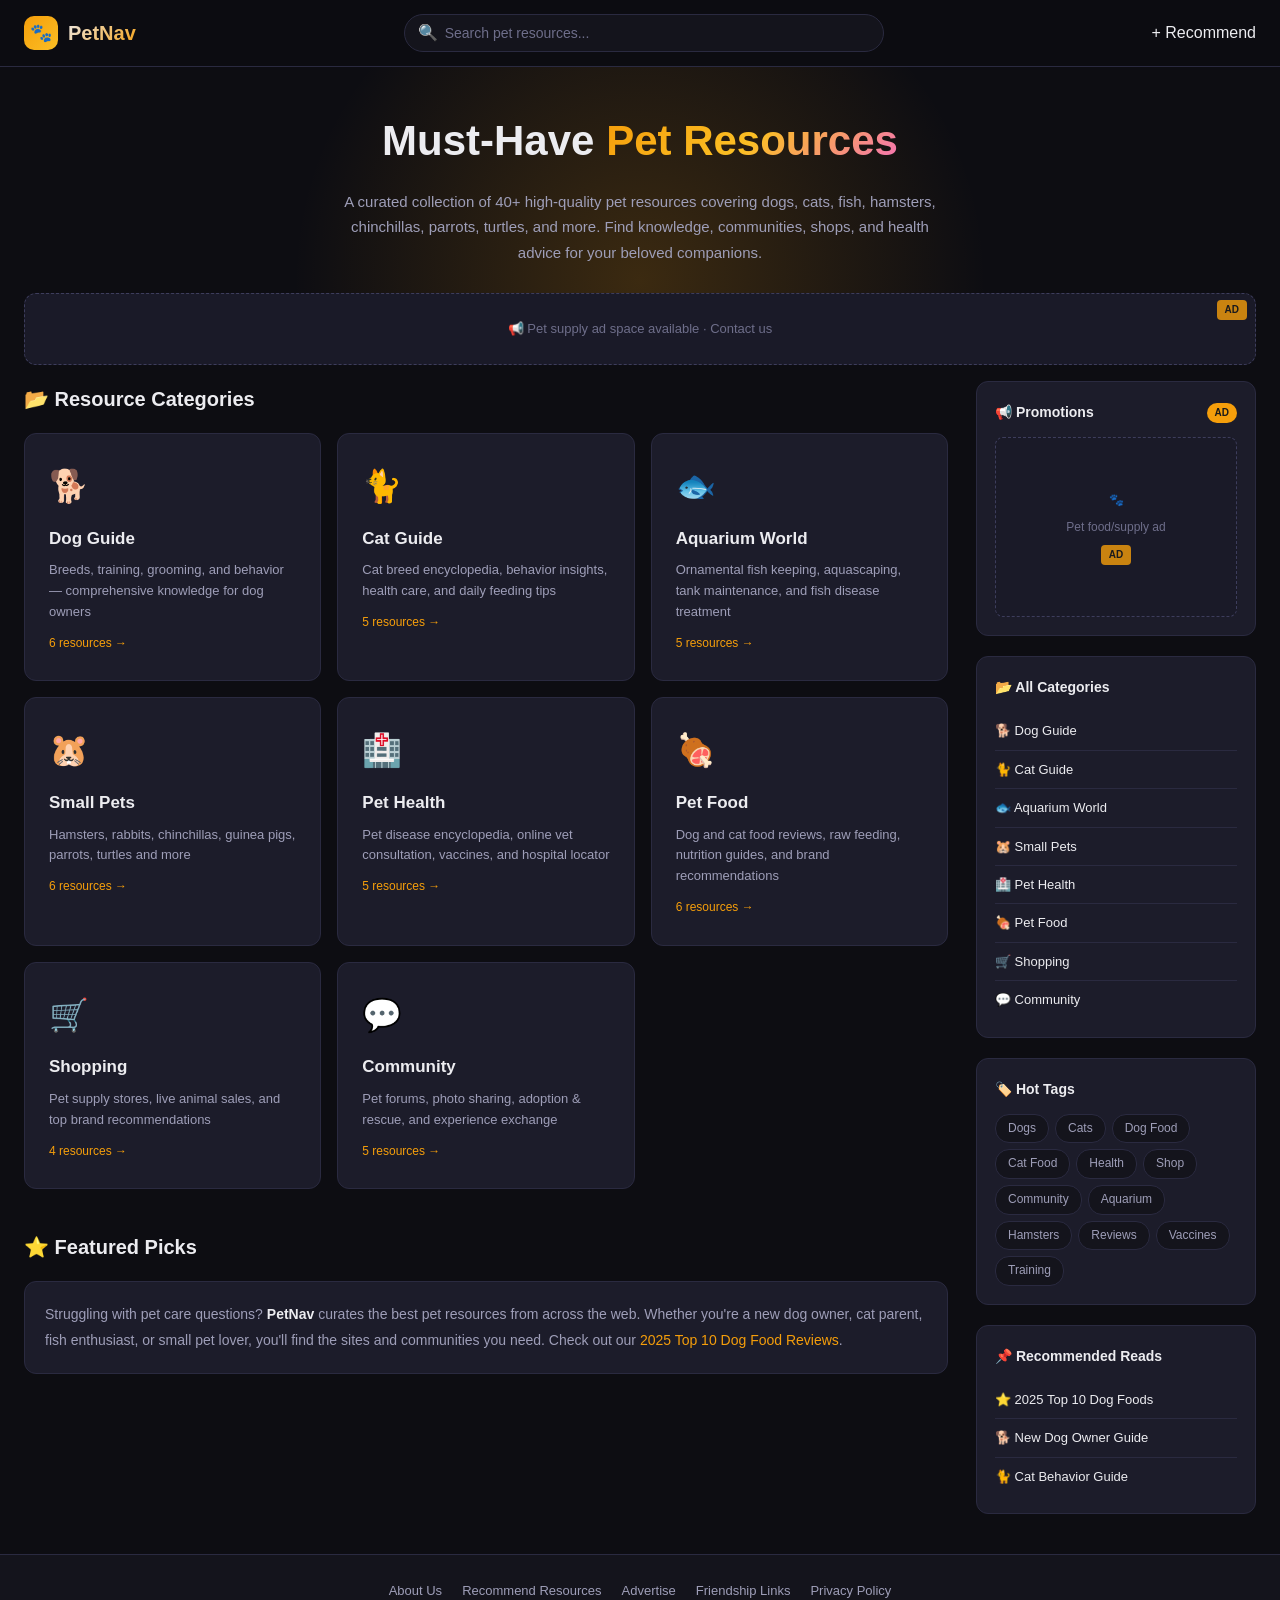
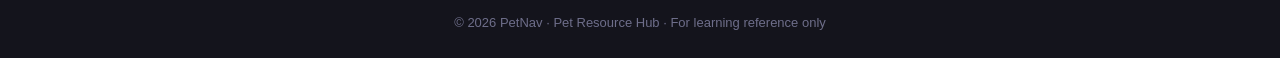
==== commit a9e9e23e: "Remove multi-language system, keep pure English site" ====
--- a/index.html
+++ b/index.html
@@ -4,157 +4,73 @@
 <meta charset="UTF-8">
 <meta name="viewport" content="width=device-width, initial-scale=1.0">
 <meta name="google-site-verification" content="3oo1ja7AA0HiVp1oKQXMgiQd3FFTO9MNRyxlXl4qwM4" />
-<title data-i18n="index.page_title">Pet Navigation — One-Stop Pet Resource Hub</title>
-<meta name="description" content="Curated pet resources for dogs, cats, fish, small pets, health, nutrition, shopping, and community. Everything you need for your furry friends." data-i18n="index.meta_desc">
+<title>Pet Navigation — One-Stop Pet Resource Hub</title>
+<meta name="description" content="Curated pet resources for dogs, cats, fish, small pets, health, nutrition, shopping, and community. Everything you need for your furry friends.">
 <meta name="keywords" content="pet navigation, dog, cat, pet community, pet shop, pet health, dog food, cat food">
 <link rel="canonical" href="https://gremryong-cell.github.io/pet-nav-multi/">
-<link rel="stylesheet" href="style.css">
-<script src="i18n.js"></script>
-</head>
-<body data-page="index">
-  <header>
-    <div class="lang-selector">
-      <select id="lang-select" onchange="i18n.setLang(this.value)">
-        <option value="en">English</option>
-        <option value="zh">中文</option>
-        <option value="ko">한국어</option>
-        <option value="ja">日本語</option>
-      </select>
-    </div>
-    <div class="header-inner">
-      <a href="index.html" class="logo"><div class="logo-icon">🐾</div><span data-i18n="index.logo">PetNav</span></a>
-      <div class="search-box"><span class="search-icon">🔍</span>
-        <form action="index.html" method="get"><input type="text" name="q" data-i18n="index.search_placeholder" placeholder="Search pet resources..." autocomplete="off"></form>
-      </div>
-      <div class="header-actions"><a href="contact.html" class="btn-submit" data-i18n="index.submit_btn">+ Recommend</a></div>
-    </div>
-  </header>
+<link rel="stylesheet" href="style.css"></head>
+<body>
+<header>
+<div class="header-inner">
+<a href="index.html" class="logo"><div class="logo-icon">🐾</div><span>PetNav</span></a>
+<div class="search-box"><span class="search-icon">🔍</span>
+<form action="index.html" method="get"><input type="text" name="q" placeholder="Search pet resources..." autocomplete="off"></form>
+</div>
+<div class="header-actions"><a href="contact.html" class="btn-submit">+ Recommend</a></div>
+</div>
+</header>
 <section class="hero">
-  <h1 data-i18n="index.hero_title">Must-Have <span>Pet Resources</span></h1>
-  <p data-i18n="index.hero_desc">A curated collection of 40+ high-quality pet resources covering dogs, cats, fish, hamsters, chinchillas, parrots, turtles, and more. Find knowledge, communities, shops, and health advice for your beloved companions.</p>
+<h1>Must-Have <span>Pet Resources</span></h1>
+<p>A curated collection of 40+ high-quality pet resources covering dogs, cats, fish, hamsters, chinchillas, parrots, turtles, and more. Find knowledge, communities, shops, and health advice for your beloved companions.</p>
 </section>
 <div class="ad-banner-wrap">
-  <div class="ad-banner" onclick="alert('Ad space available — contact the webmaster')"><span data-i18n="index.ad_text">📢 Pet supply ad space available · Contact us</span><span class="tag">AD</span></div>
+<div class="ad-banner" onclick="alert('Ad space available — contact the webmaster')"><span>📢 Pet supply ad space available · Contact us</span><span class="tag">AD</span></div>
 </div>
 <div class="main-layout">
-  <main>
-    <h2 style="font-size:20px;font-weight:700;margin-bottom:16px;" data-i18n="index.categories_title">📂 Resource Categories</h2>
-       <div class="cat-grid">
-    <a href="dogs.html" class="cat-card"><div class="cc-icon">🐕</div><h3 data-i18n="index.cat_1_title">Dog Guide</h3><p data-i18n="index.cat_1_desc">Breeds, training, grooming, and behavior — comprehensive knowledge for dog owners</p><span class="cc-count" data-i18n="index.cat_1_count">6 resources →</span></a>
-    <a href="cats.html" class="cat-card"><div class="cc-icon">🐈</div><h3 data-i18n="index.cat_2_title">Cat Guide</h3><p data-i18n="index.cat_2_desc">Cat breed encyclopedia, behavior insights, health care, and daily feeding tips</p><span class="cc-count" data-i18n="index.cat_2_count">5 resources →</span></a>
-    <a href="fish.html" class="cat-card"><div class="cc-icon">🐟</div><h3 data-i18n="index.cat_3_title">Aquarium World</h3><p data-i18n="index.cat_3_desc">Ornamental fish keeping, aquascaping, tank maintenance, and fish disease treatment</p><span class="cc-count" data-i18n="index.cat_3_count">5 resources →</span></a>
-    <a href="small-pets.html" class="cat-card"><div class="cc-icon">🐹</div><h3 data-i18n="index.cat_4_title">Small Pets</h3><p data-i18n="index.cat_4_desc">Hamsters, rabbits, chinchillas, guinea pigs, parrots, turtles and more</p><span class="cc-count" data-i18n="index.cat_4_count">6 resources →</span></a>
-    <a href="health.html" class="cat-card"><div class="cc-icon">🏥</div><h3 data-i18n="index.cat_5_title">Pet Health</h3><p data-i18n="index.cat_5_desc">Pet disease encyclopedia, online vet consultation, vaccines, and hospital locator</p><span class="cc-count" data-i18n="index.cat_5_count">5 resources →</span></a>
-    <a href="food-nutrition.html" class="cat-card"><div class="cc-icon">🍖</div><h3 data-i18n="index.cat_6_title">Pet Food</h3><p data-i18n="index.cat_6_desc">Dog and cat food reviews, raw feeding, nutrition guides, and brand recommendations</p><span class="cc-count" data-i18n="index.cat_6_count">6 resources →</span></a>
-    <a href="shop.html" class="cat-card"><div class="cc-icon">🛒</div><h3 data-i18n="index.cat_7_title">Shopping</h3><p data-i18n="index.cat_7_desc">Pet supply stores, live animal sales, and top brand recommendations</p><span class="cc-count" data-i18n="index.cat_7_count">4 resources →</span></a>
-    <a href="community.html" class="cat-card"><div class="cc-icon">💬</div><h3 data-i18n="index.cat_8_title">Community</h3><p data-i18n="index.cat_8_desc">Pet forums, photo sharing, adoption & rescue, and experience exchange</p><span class="cc-count" data-i18n="index.cat_8_count">5 resources →</span></a>
-  </div>
-    <h2 style="font-size:20px;font-weight:700;margin-bottom:16px;" data-i18n="index.featured_title">⭐ Featured Picks</h2>
-    <div style="background:var(--bg-card);border-radius:var(--radius);border:1px solid var(--border);padding:20px;">
-      <p style="font-size:14px;color:var(--text-secondary);line-height:1.8;" data-i18n="index.featured_desc">Struggling with pet care questions? <strong style="color:var(--text-primary);">PetNav</strong> curates the best pet resources from across the web. Whether you're a new dog owner, cat parent, fish enthusiast, or small pet lover, you'll find the sites and communities you need. Check out our <a href="best-dog-food.html" style="color:var(--accent);">2025 Top 10 Dog Food Reviews</a>.</p>
-    </div>
-  </main>
-    <aside class="sidebar">
-    <div class="sidebar-widget"><h3 data-i18n="index.sidebar_ad_title">📢 Promotions <span class="badge">AD</span></h3><div class="ad-sidebar" onclick="alert('Ad space available — contact the webmaster')"><span>🐾</span><span data-i18n="index.sidebar_ad_text">Pet food/supply ad</span><span class="tag">AD</span></div></div>
-    <div class="sidebar-widget"><h3 data-i18n="index.sidebar_categories">📂 All Categories</h3><ul class="sidebar-links">
-      <li><a href="dogs.html" data-i18n="index.sidebar_cat_1">🐕 Dog Guide</a></li>
-      <li><a href="cats.html" data-i18n="index.sidebar_cat_2">🐈 Cat Guide</a></li>
-      <li><a href="fish.html" data-i18n="index.sidebar_cat_3">🐟 Aquarium World</a></li>
-      <li><a href="small-pets.html" data-i18n="index.sidebar_cat_4">🐹 Small Pets</a></li>
-      <li><a href="health.html" data-i18n="index.sidebar_cat_5">🏥 Pet Health</a></li>
-      <li><a href="food-nutrition.html" data-i18n="index.sidebar_cat_6">🍖 Pet Food</a></li>
-      <li><a href="shop.html" data-i18n="index.sidebar_cat_7">🛒 Shopping</a></li>
-      <li><a href="community.html" data-i18n="index.sidebar_cat_8">💬 Community</a></li>
-    </ul></div>
-    <div class="sidebar-widget"><h3 data-i18n="index.sidebar_tags">🏷️ Hot Tags</h3><div class="tags-cloud">
-      <a href="dogs.html" data-i18n="index.tag_1">Dogs</a><a href="cats.html" data-i18n="index.tag_2">Cats</a><a href="food-nutrition.html" data-i18n="index.tag_3">Dog Food</a>
-      <a href="food-nutrition.html" data-i18n="index.tag_4">Cat Food</a><a href="health.html" data-i18n="index.tag_5">Health</a><a href="shop.html" data-i18n="index.tag_6">Shop</a>
-      <a href="community.html" data-i18n="index.tag_7">Community</a><a href="fish.html" data-i18n="index.tag_8">Aquarium</a><a href="small-pets.html" data-i18n="index.tag_9">Hamsters</a>
-      <a href="food-nutrition.html" data-i18n="index.tag_10">Reviews</a><a href="health.html" data-i18n="index.tag_11">Vaccines</a><a href="dogs.html" data-i18n="index.tag_12">Training</a>
-    </div></div>
-    <div class="sidebar-widget"><h3 data-i18n="index.sidebar_recommended">📌 Recommended Reads</h3><ul class="sidebar-links">
-      <li><a href="best-dog-food.html" data-i18n="index.rec_1">⭐ 2025 Top 10 Dog Foods</a></li>
-      <li><a href="dogs.html" data-i18n="index.rec_2">🐕 New Dog Owner Guide</a></li>
-      <li><a href="cats.html" data-i18n="index.rec_3">🐈 Cat Behavior Guide</a></li>
-    </ul></div>
-  </aside>
+<main>
+<h2 style="font-size:20px;font-weight:700;margin-bottom:16px;">📂 Resource Categories</h2>
+<div class="cat-grid">
+<a href="dogs.html" class="cat-card"><div class="cc-icon">🐕</div><h3>Dog Guide</h3><p>Breeds, training, grooming, and behavior — comprehensive knowledge for dog owners</p><span class="cc-count">6 resources →</span></a>
+<a href="cats.html" class="cat-card"><div class="cc-icon">🐈</div><h3>Cat Guide</h3><p>Cat breed encyclopedia, behavior insights, health care, and daily feeding tips</p><span class="cc-count">5 resources →</span></a>
+<a href="fish.html" class="cat-card"><div class="cc-icon">🐟</div><h3>Aquarium World</h3><p>Ornamental fish keeping, aquascaping, tank maintenance, and fish disease treatment</p><span class="cc-count">5 resources →</span></a>
+<a href="small-pets.html" class="cat-card"><div class="cc-icon">🐹</div><h3>Small Pets</h3><p>Hamsters, rabbits, chinchillas, guinea pigs, parrots, turtles and more</p><span class="cc-count">6 resources →</span></a>
+<a href="health.html" class="cat-card"><div class="cc-icon">🏥</div><h3>Pet Health</h3><p>Pet disease encyclopedia, online vet consultation, vaccines, and hospital locator</p><span class="cc-count">5 resources →</span></a>
+<a href="food-nutrition.html" class="cat-card"><div class="cc-icon">🍖</div><h3>Pet Food</h3><p>Dog and cat food reviews, raw feeding, nutrition guides, and brand recommendations</p><span class="cc-count">6 resources →</span></a>
+<a href="shop.html" class="cat-card"><div class="cc-icon">🛒</div><h3>Shopping</h3><p>Pet supply stores, live animal sales, and top brand recommendations</p><span class="cc-count">4 resources →</span></a>
+<a href="community.html" class="cat-card"><div class="cc-icon">💬</div><h3>Community</h3><p>Pet forums, photo sharing, adoption & rescue, and experience exchange</p><span class="cc-count">5 resources →</span></a>
 </div>
-  <footer>
-    <div class="links"><a href="about.html" data-i18n="index.footer_about">About Us</a><a href="contact.html" data-i18n="index.footer_recommend">Recommend Resources</a><a href="contact.html" data-i18n="index.footer_ad">Advertise</a><a href="#" data-i18n="index.footer_links">Friendship Links</a><a href="privacy.html" data-i18n="index.footer_privacy">Privacy Policy</a></div>
-    <p data-i18n="index.footer_text">&copy; 2026 PetNav · Pet Resource Hub · For learning reference only</p>
-  </footer>
-<script>
-i18n.register('index', {
-  'index.page_title': { en: "Pet Navigation — One-Stop Pet Resource Hub", zh: "Pet Navigation — One-Stop Pet Resource Hub", ko: "Pet Navigation — One-Stop Pet Resource Hub", ja: "Pet Navigation — One-Stop Pet Resource Hub" },
-  'index.meta_desc': { en: "Curated pet resources for dogs, cats, fish, small pets, health, nutrition, shopping, and community.", zh: "精选狗、猫、鱼、小宠、健康、营养、购物及社区等优质宠物资源，陪伴毛孩子健康成长。", ko: "Curated pet resources for dogs, cats, fish, small pets, health, nutrition, shopping, and community.", ja: "Curated pet resources for dogs, cats, fish, small pets, health, nutrition, shopping, and community." },
-  'index.logo': { en: "PetNav", zh: "宠物导航", ko: "PetNav", ja: "PetNav" },
-  'index.search_placeholder': { en: "Search pet resources...", zh: "搜索宠物资源...", ko: "Search pet resources...", ja: "Search pet resources..." },
-  'index.submit_btn': { en: "+ Recommend", zh: "+ 推荐资源", ko: "+ Recommend", ja: "+ Recommend" },
-  'index.hero_title': { en: "Must-Have Pet Resources", zh: "养宠必备资源导航", ko: "Must-Have Pet Resources", ja: "Must-Have Pet Resources" },
-  'index.hero_desc': { en: "A curated collection of 40+ high-quality pet resources covering dogs, cats, fish, hamsters, chinchillas, parrots, turtles, and more. Find knowledge, communities, shops, and health advice for your beloved companions.", zh: "A curated collection of 40+ high-quality pet resources covering dogs, cats, fish, hamsters, chinchillas, parrots, turtles, and more. Find knowledge, communities, shops, and health advice for your beloved companions.", ko: "A curated collection of 40+ high-quality pet resources covering dogs, cats, fish, hamsters, chinchillas, parrots, turtles, and more. Find knowledge, communities, shops, and health advice for your beloved companions.", ja: "A curated collection of 40+ high-quality pet resources covering dogs, cats, fish, hamsters, chinchillas, parrots, turtles, and more. Find knowledge, communities, shops, and health advice for your beloved companions." },
-  'index.ad_text': { en: "📢 Pet supply ad space available · Contact us", zh: "📢 Pet supply ad space available · Contact us", ko: "📢 Pet supply ad space available · Contact us", ja: "📢 Pet supply ad space available · Contact us" },
-  'index.categories_title': { en: "📂 Resource Categories", zh: "📂 Resource Categories", ko: "📂 Resource Categories", ja: "📂 Resource Categories" },
-  'index.cat_1_title': { en: "Dog Guide", zh: "养狗指南", ko: "Dog Guide", ja: "Dog Guide" },
-  'index.cat_1_desc': { en: "Breeds, training, grooming, and behavior — comprehensive knowledge for dog owners", zh: "Breeds, training, grooming, and behavior — comprehensive knowledge for dog owners", ko: "Breeds, training, grooming, and behavior — comprehensive knowledge for dog owners", ja: "Breeds, training, grooming, and behavior — comprehensive knowledge for dog owners" },
-  'index.cat_1_count': { en: "6 resources →", zh: "6 resources →", ko: "6 resources →", ja: "6 resources →" },
-  'index.cat_2_title': { en: "Cat Guide", zh: "养猫指南", ko: "Cat Guide", ja: "Cat Guide" },
-  'index.cat_2_desc': { en: "Cat breed encyclopedia, behavior insights, health care, and daily feeding tips", zh: "Cat breed encyclopedia, behavior insights, health care, and daily feeding tips", ko: "Cat breed encyclopedia, behavior insights, health care, and daily feeding tips", ja: "Cat breed encyclopedia, behavior insights, health care, and daily feeding tips" },
-  'index.cat_2_count': { en: "5 resources →", zh: "5 resources →", ko: "5 resources →", ja: "5 resources →" },
-  'index.cat_3_title': { en: "Aquarium World", zh: "Aquarium World", ko: "Aquarium World", ja: "Aquarium World" },
-  'index.cat_3_desc': { en: "Ornamental fish keeping, aquascaping, tank maintenance, and fish disease treatment", zh: "Ornamental fish keeping, aquascaping, tank maintenance, and fish disease treatment", ko: "Ornamental fish keeping, aquascaping, tank maintenance, and fish disease treatment", ja: "Ornamental fish keeping, aquascaping, tank maintenance, and fish disease treatment" },
-  'index.cat_3_count': { en: "5 resources →", zh: "5 resources →", ko: "5 resources →", ja: "5 resources →" },
-  'index.cat_4_title': { en: "Small Pets", zh: "小宠天地", ko: "Small Pets", ja: "Small Pets" },
-  'index.cat_4_desc': { en: "Hamsters, rabbits, chinchillas, guinea pigs, parrots, turtles and more", zh: "Hamsters, rabbits, chinchillas, guinea pigs, parrots, turtles and more", ko: "Hamsters, rabbits, chinchillas, guinea pigs, parrots, turtles and more", ja: "Hamsters, rabbits, chinchillas, guinea pigs, parrots, turtles and more" },
-  'index.cat_4_count': { en: "6 resources →", zh: "6 resources →", ko: "6 resources →", ja: "6 resources →" },
-  'index.cat_5_title': { en: "Pet Health", zh: "宠物健康", ko: "Pet Health", ja: "Pet Health" },
-  'index.cat_5_desc': { en: "Pet disease encyclopedia, online vet consultation, vaccines, and hospital locator", zh: "Pet disease encyclopedia, online vet consultation, vaccines, and hospital locator", ko: "Pet disease encyclopedia, online vet consultation, vaccines, and hospital locator", ja: "Pet disease encyclopedia, online vet consultation, vaccines, and hospital locator" },
-  'index.cat_5_count': { en: "5 resources →", zh: "5 resources →", ko: "5 resources →", ja: "5 resources →" },
-  'index.cat_6_title': { en: "Pet Food", zh: "宠物食品", ko: "Pet Food", ja: "Pet Food" },
-  'index.cat_6_desc': { en: "Dog and cat food reviews, raw feeding, nutrition guides, and brand recommendations", zh: "Dog and cat food reviews, raw feeding, nutrition guides, and brand recommendations", ko: "Dog and cat food reviews, raw feeding, nutrition guides, and brand recommendations", ja: "Dog and cat food reviews, raw feeding, nutrition guides, and brand recommendations" },
-  'index.cat_6_count': { en: "6 resources →", zh: "6 resources →", ko: "6 resources →", ja: "6 resources →" },
-  'index.cat_7_title': { en: "Shopping", zh: "Shopping", ko: "Shopping", ja: "Shopping" },
-  'index.cat_7_desc': { en: "Pet supply stores, live animal sales, and top brand recommendations", zh: "Pet supply stores, live animal sales, and top brand recommendations", ko: "Pet supply stores, live animal sales, and top brand recommendations", ja: "Pet supply stores, live animal sales, and top brand recommendations" },
-  'index.cat_7_count': { en: "4 resources →", zh: "4 resources →", ko: "4 resources →", ja: "4 resources →" },
-  'index.cat_8_title': { en: "Community", zh: "Community", ko: "Community", ja: "Community" },
-  'index.cat_8_desc': { en: "Pet forums, photo sharing, adoption and rescue, and experience exchange", zh: "Pet forums, photo sharing, adoption and rescue, and experience exchange", ko: "Pet forums, photo sharing, adoption and rescue, and experience exchange", ja: "Pet forums, photo sharing, adoption and rescue, and experience exchange" },
-  'index.cat_8_count': { en: "5 resources →", zh: "5 resources →", ko: "5 resources →", ja: "5 resources →" },
-  'index.featured_title': { en: "⭐ Featured Picks", zh: "⭐ Featured Picks", ko: "⭐ Featured Picks", ja: "⭐ Featured Picks" },
-  'index.featured_desc': { en: "Struggling with pet care questions? PetNav curates the best pet resources from across the web. Whether you are a new dog owner, cat parent, fish enthusiast, or small pet lover, you will find the sites and communities you need. Check out our 2025 Top 10 Dog Food Reviews.", zh: "Struggling with pet care questions? PetNav curates the best pet resources from across the web. Whether you are a new dog owner, cat parent, fish enthusiast, or small pet lover, you will find the sites and communities you need. Check out our 2025 Top 10 Dog Food Reviews.", ko: "Struggling with pet care questions? PetNav curates the best pet resources from across the web. Whether you are a new dog owner, cat parent, fish enthusiast, or small pet lover, you will find the sites and communities you need. Check out our 2025 Top 10 Dog Food Reviews.", ja: "Struggling with pet care questions? PetNav curates the best pet resources from across the web. Whether you are a new dog owner, cat parent, fish enthusiast, or small pet lover, you will find the sites and communities you need. Check out our 2025 Top 10 Dog Food Reviews." },
-  'index.sidebar_ad_title': { en: "📢 Promotions", zh: "📢 Promotions", ko: "📢 Promotions", ja: "📢 Promotions" },
-  'index.sidebar_ad_text': { en: "Pet food/supply ad", zh: "Pet food/supply ad", ko: "Pet food/supply ad", ja: "Pet food/supply ad" },
-  'index.sidebar_categories': { en: "📂 All Categories", zh: "📂 All Categories", ko: "📂 All Categories", ja: "📂 All Categories" },
-  'index.sidebar_cat_1': { en: "🐕 Dog Guide", zh: "🐕 养狗指南", ko: "🐕 Dog Guide", ja: "🐕 Dog Guide" },
-  'index.sidebar_cat_2': { en: "🐈 Cat Guide", zh: "🐈 养猫指南", ko: "🐈 Cat Guide", ja: "🐈 Cat Guide" },
-  'index.sidebar_cat_3': { en: "🐟 Aquarium World", zh: "🐟 Aquarium World", ko: "🐟 Aquarium World", ja: "🐟 Aquarium World" },
-  'index.sidebar_cat_4': { en: "🐹 Small Pets", zh: "🐹 小宠天地", ko: "🐹 Small Pets", ja: "🐹 Small Pets" },
-  'index.sidebar_cat_5': { en: "🏥 Pet Health", zh: "🏥 宠物健康", ko: "🏥 Pet Health", ja: "🏥 Pet Health" },
-  'index.sidebar_cat_6': { en: "🍖 Pet Food", zh: "🍖 宠物食品", ko: "🍖 Pet Food", ja: "🍖 Pet Food" },
-  'index.sidebar_cat_7': { en: "🛒 Shopping", zh: "🛒 Shopping", ko: "🛒 Shopping", ja: "🛒 Shopping" },
-  'index.sidebar_cat_8': { en: "💬 Community", zh: "💬 Community", ko: "💬 Community", ja: "💬 Community" },
-  'index.sidebar_tags': { en: "🏷️ Hot Tags", zh: "🏷️ Hot Tags", ko: "🏷️ Hot Tags", ja: "🏷️ Hot Tags" },
-  'index.tag_1': { en: "Dogs", zh: "Dogs", ko: "Dogs", ja: "Dogs" },
-  'index.tag_2': { en: "Cats", zh: "Cats", ko: "Cats", ja: "Cats" },
-  'index.tag_3': { en: "Dog Food", zh: "Dog Food", ko: "Dog Food", ja: "Dog Food" },
-  'index.tag_4': { en: "Cat Food", zh: "Cat Food", ko: "Cat Food", ja: "Cat Food" },
-  'index.tag_5': { en: "Health", zh: "Health", ko: "Health", ja: "Health" },
-  'index.tag_6': { en: "Shop", zh: "Shop", ko: "Shop", ja: "Shop" },
-  'index.tag_7': { en: "Community", zh: "Community", ko: "Community", ja: "Community" },
-  'index.tag_8': { en: "Aquarium", zh: "Aquarium", ko: "Aquarium", ja: "Aquarium" },
-  'index.tag_9': { en: "Hamsters", zh: "Hamsters", ko: "Hamsters", ja: "Hamsters" },
-  'index.tag_10': { en: "Reviews", zh: "Reviews", ko: "Reviews", ja: "Reviews" },
-  'index.tag_11': { en: "Vaccines", zh: "Vaccines", ko: "Vaccines", ja: "Vaccines" },
-  'index.tag_12': { en: "Training", zh: "Training", ko: "Training", ja: "Training" },
-  'index.sidebar_recommended': { en: "📌 Recommended Reads", zh: "📌 Recommended Reads", ko: "📌 Recommended Reads", ja: "📌 Recommended Reads" },
-  'index.rec_1': { en: "⭐ 2025 Top 10 Dog Foods", zh: "⭐ 2025 Top 10 Dog Foods", ko: "⭐ 2025 Top 10 Dog Foods", ja: "⭐ 2025 Top 10 Dog Foods" },
-  'index.rec_2': { en: "🐕 New Dog Owner Guide", zh: "🐕 New Dog Owner Guide", ko: "🐕 New Dog Owner Guide", ja: "🐕 New Dog Owner Guide" },
-  'index.rec_3': { en: "🐈 Cat Behavior Guide", zh: "🐈 Cat Behavior Guide", ko: "🐈 Cat Behavior Guide", ja: "🐈 Cat Behavior Guide" },
-  'index.footer_about': { en: "About Us", zh: "关于我们", ko: "About Us", ja: "About Us" },
-  'index.footer_recommend': { en: "Recommend Resources", zh: "推荐资源", ko: "Recommend Resources", ja: "Recommend Resources" },
-  'index.footer_ad': { en: "Advertise", zh: "Advertise", ko: "Advertise", ja: "Advertise" },
-  'index.footer_links': { en: "Friendship Links", zh: "Friendship Links", ko: "Friendship Links", ja: "Friendship Links" },
-  'index.footer_privacy': { en: "Privacy Policy", zh: "隐私政策", ko: "Privacy Policy", ja: "Privacy Policy" },
-  'index.footer_text': { en: "© 2026 PetNav · Pet Resource Hub · For learning reference only", zh: "© 2026 PetNav · Pet Resource Hub · For learning reference only", ko: "© 2026 PetNav · Pet Resource Hub · For learning reference only", ja: "© 2026 PetNav · Pet Resource Hub · For learning reference only" },
-});
-</script>
-</body>
+<h2 style="font-size:20px;font-weight:700;margin-bottom:16px;">⭐ Featured Picks</h2>
+<div style="background:var(--bg-card);border-radius:var(--radius);border:1px solid var(--border);padding:20px;">
+<p style="font-size:14px;color:var(--text-secondary);line-height:1.8;">Struggling with pet care questions? <strong style="color:var(--text-primary);">PetNav</strong> curates the best pet resources from across the web. Whether you're a new dog owner, cat parent, fish enthusiast, or small pet lover, you'll find the sites and communities you need. Check out our <a href="best-dog-food.html" style="color:var(--accent);">2025 Top 10 Dog Food Reviews</a>.</p>
+</div>
+</main>
+<aside class="sidebar">
+<div class="sidebar-widget"><h3>📢 Promotions <span class="badge">AD</span></h3><div class="ad-sidebar" onclick="alert('Ad space available — contact the webmaster')"><span>🐾</span><span>Pet food/supply ad</span><span class="tag">AD</span></div></div>
+<div class="sidebar-widget"><h3>📂 All Categories</h3><ul class="sidebar-links">
+<li><a href="dogs.html">🐕 Dog Guide</a></li>
+<li><a href="cats.html">🐈 Cat Guide</a></li>
+<li><a href="fish.html">🐟 Aquarium World</a></li>
+<li><a href="small-pets.html">🐹 Small Pets</a></li>
+<li><a href="health.html">🏥 Pet Health</a></li>
+<li><a href="food-nutrition.html">🍖 Pet Food</a></li>
+<li><a href="shop.html">🛒 Shopping</a></li>
+<li><a href="community.html">💬 Community</a></li>
+</ul></div>
+<div class="sidebar-widget"><h3>🏷️ Hot Tags</h3><div class="tags-cloud">
+<a href="dogs.html">Dogs</a><a href="cats.html">Cats</a><a href="food-nutrition.html">Dog Food</a>
+<a href="food-nutrition.html">Cat Food</a><a href="health.html">Health</a><a href="shop.html">Shop</a>
+<a href="community.html">Community</a><a href="fish.html">Aquarium</a><a href="small-pets.html">Hamsters</a>
+<a href="food-nutrition.html">Reviews</a><a href="health.html">Vaccines</a><a href="dogs.html">Training</a>
+</div></div>
+<div class="sidebar-widget"><h3>📌 Recommended Reads</h3><ul class="sidebar-links">
+<li><a href="best-dog-food.html">⭐ 2025 Top 10 Dog Foods</a></li>
+<li><a href="dogs.html">🐕 New Dog Owner Guide</a></li>
+<li><a href="cats.html">🐈 Cat Behavior Guide</a></li>
+</ul></div>
+</aside>
+</div>
+<footer>
+<div class="links"><a href="about.html">About Us</a><a href="contact.html">Recommend Resources</a><a href="contact.html">Advertise</a><a href="#">Friendship Links</a><a href="privacy.html">Privacy Policy</a></div>
+<p>&copy; 2026 PetNav · Pet Resource Hub · For learning reference only</p>
+</footer></body>
 </html>
--- a/style.css
+++ b/style.css
@@ -186,29 +186,3 @@
 
 @media (max-width: 768px) { .header-inner { flex-wrap: wrap; } .search-box { order: 3; max-width: 100%; flex-basis: 100%; } .hero { padding: 24px 16px 20px; } .main-layout { padding: 0 16px 24px; } .article, .content-page { padding: 0 16px 24px; } }
 
-
-/* ===== Language Selector ===== */
-.lang-selector {
-  position: absolute;
-  top: 12px;
-  left: 12px;
-  z-index: 1000;
-}
-.lang-selector select {
-  padding: 4px 8px;
-  font-size: 13px;
-  border: 1px solid #ddd;
-  border-radius: 6px;
-  background: rgba(255,255,255,0.95);
-  cursor: pointer;
-  outline: none;
-  font-family: inherit;
-}
-.lang-selector select:hover {
-  border-color: #7c3aed;
-}
-
-/* Header needs position relative for absolute positioning of lang selector */
-.header-inner {
-  position: relative;
-}
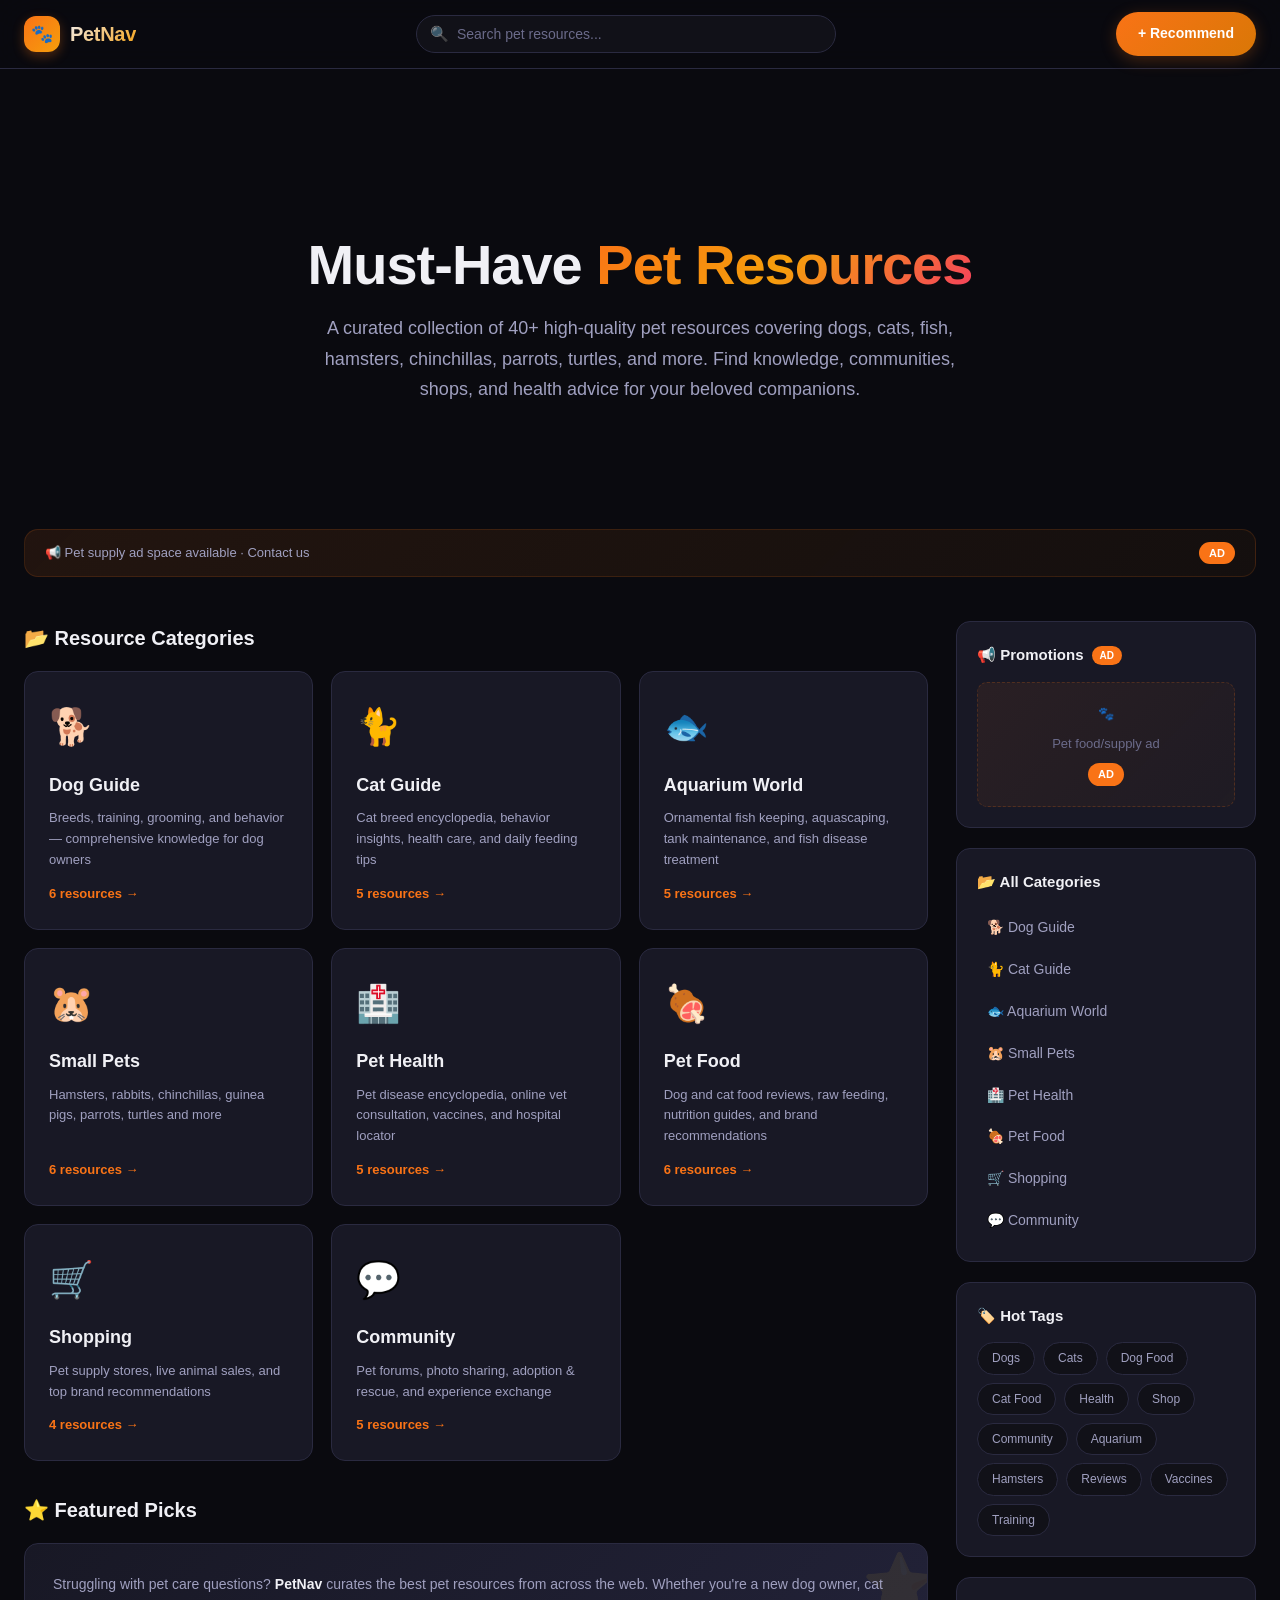
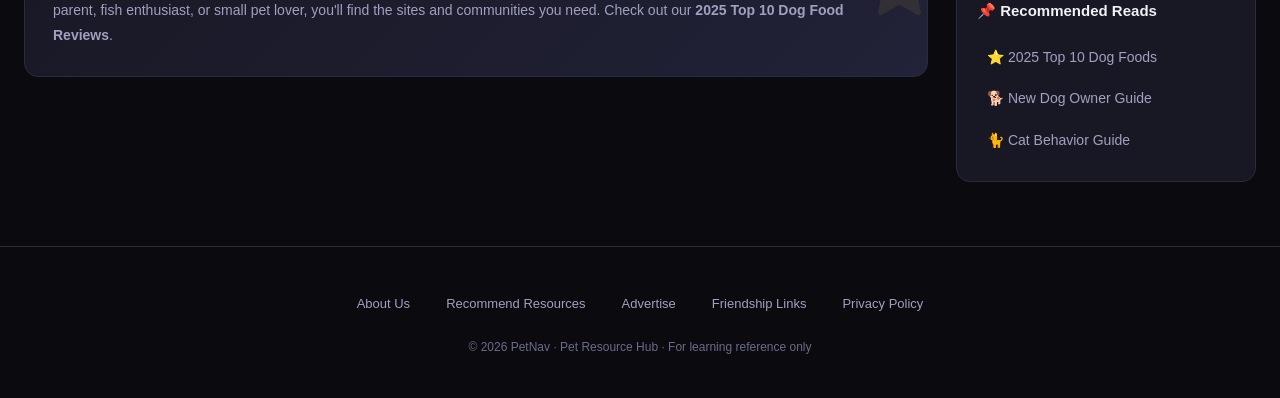
==== commit a7f1c0f9: "Premium redesign: stunning pet hero image, modern cards, polished layout" ====
--- a/index.html
+++ b/index.html
@@ -28,7 +28,7 @@
 </div>
 <div class="main-layout">
 <main>
-<h2 style="font-size:20px;font-weight:700;margin-bottom:16px;">📂 Resource Categories</h2>
+<h2 class="section-title">📂 Resource Categories</h2>
 <div class="cat-grid">
 <a href="dogs.html" class="cat-card"><div class="cc-icon">🐕</div><h3>Dog Guide</h3><p>Breeds, training, grooming, and behavior — comprehensive knowledge for dog owners</p><span class="cc-count">6 resources →</span></a>
 <a href="cats.html" class="cat-card"><div class="cc-icon">🐈</div><h3>Cat Guide</h3><p>Cat breed encyclopedia, behavior insights, health care, and daily feeding tips</p><span class="cc-count">5 resources →</span></a>
@@ -39,8 +39,8 @@
 <a href="shop.html" class="cat-card"><div class="cc-icon">🛒</div><h3>Shopping</h3><p>Pet supply stores, live animal sales, and top brand recommendations</p><span class="cc-count">4 resources →</span></a>
 <a href="community.html" class="cat-card"><div class="cc-icon">💬</div><h3>Community</h3><p>Pet forums, photo sharing, adoption & rescue, and experience exchange</p><span class="cc-count">5 resources →</span></a>
 </div>
-<h2 style="font-size:20px;font-weight:700;margin-bottom:16px;">⭐ Featured Picks</h2>
-<div style="background:var(--bg-card);border-radius:var(--radius);border:1px solid var(--border);padding:20px;">
+<h2 class="section-title">⭐ Featured Picks</h2>
+<div class="featured-box">
 <p style="font-size:14px;color:var(--text-secondary);line-height:1.8;">Struggling with pet care questions? <strong style="color:var(--text-primary);">PetNav</strong> curates the best pet resources from across the web. Whether you're a new dog owner, cat parent, fish enthusiast, or small pet lover, you'll find the sites and communities you need. Check out our <a href="best-dog-food.html" style="color:var(--accent);">2025 Top 10 Dog Food Reviews</a>.</p>
 </div>
 </main>
--- a/style.css
+++ b/style.css
@@ -1,188 +1,696 @@
-﻿/* ===== Pet Nav Multi — Shared Styles ===== */
+﻿/* ===== PetNav Premium — Complete Redesign ===== */
 *, *::before, *::after { margin:0; padding:0; box-sizing:border-box; }
+
 :root {
-  --bg-primary: #0d0d12;
-  --bg-secondary: #14141c;
-  --bg-card: #1c1c2a;
-  --bg-card-hover: #242436;
+  /* Premium dark palette with warm accents */
+  --bg-primary: #0a0a0f;
+  --bg-secondary: #111118;
+  --bg-card: #181825;
+  --bg-card-hover: #1e1e30;
+  --bg-elevated: #222238;
   --border: #2a2a40;
-  --border-accent: #3d3d5c;
-  --text-primary: #ececf0;
-  --text-secondary: #9e9eb8;
-  --text-muted: #6e6e8a;
-  --accent: #f59e0b;
-  --accent-glow: rgba(245,158,11,0.2);
-  --accent2: #10b981;
-  --accent3: #f472b6;
-  --ad-bg: #1a1a28;
-  --radius: 12px;
-  --radius-sm: 8px;
-  --shadow: 0 4px 24px rgba(0,0,0,0.5);
-  --transition: 0.25s ease;
-}
+  --border-light: #3a3a55;
+  --text-primary: #f0f0f5;
+  --text-secondary: #a0a0c0;
+  --text-muted: #6b6b8a;
+  
+  /* Pet-themed accent colors */
+  --accent-orange: #f97316;
+  --accent-amber: #f59e0b;
+  --accent-green: #10b981;
+  --accent-rose: #f43f5e;
+  --accent-purple: #8b5cf6;
+  --accent-sky: #06b6d4;
+  
+  --radius: 14px;
+  --radius-sm: 10px;
+  --radius-lg: 20px;
+  --shadow: 0 8px 32px rgba(0,0,0,0.45);
+  --shadow-lg: 0 16px 48px rgba(0,0,0,0.6);
+  --shadow-glow: 0 0 30px rgba(249,115,22,0.15);
+  --transition: 0.3s cubic-bezier(0.4, 0, 0.2, 1);
+}
+
 html { scroll-behavior: smooth; }
+
 body {
-  font-family: -apple-system, BlinkMacSystemFont, "Segoe UI", Roboto, "Noto Sans SC", sans-serif;
+  font-family: -apple-system, BlinkMacSystemFont, "SF Pro Display", "Segoe UI", Roboto, sans-serif;
   background: var(--bg-primary);
   color: var(--text-primary);
-  line-height: 1.8;
+  line-height: 1.7;
   min-height: 100vh;
-}
+  -webkit-font-smoothing: antialiased;
+}
+
 a { color: inherit; text-decoration: none; }
 ul, ol { list-style: none; }
 img { max-width: 100%; display: block; }
-::-webkit-scrollbar { width: 6px; }
+
+/* Scrollbar */
+::-webkit-scrollbar { width: 8px; }
 ::-webkit-scrollbar-track { background: var(--bg-primary); }
-::-webkit-scrollbar-thumb { background: var(--border); border-radius: 3px; }
-::-webkit-scrollbar-thumb:hover { background: var(--border-accent); }
-
-/* Header */
-header { position: sticky; top: 0; z-index: 100; backdrop-filter: blur(20px) saturate(1.4); -webkit-backdrop-filter: blur(20px) saturate(1.4); background: rgba(13,13,18,0.82); border-bottom: 1px solid var(--border); }
-.header-inner { max-width: 1280px; margin: 0 auto; display: flex; align-items: center; justify-content: space-between; padding: 14px 24px; gap: 16px; }
-.logo { display: flex; align-items: center; gap: 10px; font-size: 20px; font-weight: 700; white-space: nowrap; }
-.logo-icon { width: 34px; height: 34px; border-radius: 10px; background: linear-gradient(135deg, var(--accent), #fbbf24); display: flex; align-items: center; justify-content: center; font-size: 18px; color: #1a1a1a; }
-.logo span { background: linear-gradient(135deg, #ececf0, var(--accent)); -webkit-background-clip: text; -webkit-text-fill-color: transparent; }
-.search-box { flex: 1; max-width: 480px; position: relative; }
-.search-box input { width: 100%; padding: 10px 16px 10px 40px; border-radius: 24px; border: 1px solid var(--border); background: var(--bg-secondary); color: var(--text-primary); font-size: 14px; transition: var(--transition); outline: none; }
-.search-box input:focus { border-color: var(--accent); box-shadow: 0 0 0 3px var(--accent-glow); }
+::-webkit-scrollbar-thumb { background: var(--border); border-radius: 4px; }
+::-webkit-scrollbar-thumb:hover { background: var(--border-light); }
+
+/* Selection */
+::selection { background: rgba(249,115,22,0.3); color: #fff; }
+
+/* ===== Header ===== */
+header {
+  position: sticky; top: 0; z-index: 100;
+  backdrop-filter: blur(24px) saturate(1.5);
+  -webkit-backdrop-filter: blur(24px) saturate(1.5);
+  background: rgba(10,10,15,0.75);
+  border-bottom: 1px solid var(--border);
+}
+.header-inner {
+  max-width: 1280px; margin: 0 auto;
+  display: flex; align-items: center; justify-content: space-between;
+  padding: 12px 24px; gap: 16px;
+}
+.logo {
+  display: flex; align-items: center; gap: 10px;
+  font-size: 20px; font-weight: 800;
+  white-space: nowrap;
+  letter-spacing: -0.3px;
+}
+.logo-icon {
+  width: 36px; height: 36px;
+  border-radius: 12px;
+  background: linear-gradient(135deg, var(--accent-orange), var(--accent-amber));
+  display: flex; align-items: center; justify-content: center;
+  font-size: 18px; color: #0a0a0f;
+  box-shadow: 0 4px 12px rgba(249,115,22,0.3);
+}
+.logo span {
+  background: linear-gradient(135deg, #f0f0f5, var(--accent-amber));
+  -webkit-background-clip: text; -webkit-text-fill-color: transparent;
+  background-clip: text;
+}
+.search-box {
+  flex: 1; max-width: 420px; position: relative;
+}
+.search-icon {
+  position: absolute; left: 14px; top: 50%; transform: translateY(-50%);
+  font-size: 15px; opacity: 0.6; pointer-events: none;
+}
+.search-box input {
+  width: 100%; padding: 10px 14px 10px 40px;
+  border: 1px solid var(--border);
+  border-radius: 100px;
+  background: var(--bg-secondary);
+  color: var(--text-primary);
+  font-size: 14px; outline: none;
+  transition: var(--transition);
+}
+.search-box input:focus {
+  border-color: var(--accent-orange);
+  box-shadow: 0 0 0 3px rgba(249,115,22,0.15);
+}
 .search-box input::placeholder { color: var(--text-muted); }
-.search-icon { position: absolute; left: 14px; top: 50%; transform: translateY(-50%); color: var(--text-muted); font-size: 16px; pointer-events: none; }
-.header-actions { display: flex; align-items: center; gap: 12px; }
-
-/* Breadcrumb */
-.breadcrumb { max-width: 1280px; margin: 0 auto; padding: 16px 24px 0; font-size: 13px; color: var(--text-muted); display: flex; gap: 8px; flex-wrap: wrap; }
+.btn-submit {
+  display: inline-flex; align-items: center; gap: 6px;
+  padding: 10px 22px;
+  border-radius: 100px;
+  background: linear-gradient(135deg, var(--accent-orange), #d97706);
+  color: #fff; font-size: 14px; font-weight: 600;
+  transition: var(--transition);
+  white-space: nowrap;
+  box-shadow: 0 4px 16px rgba(249,115,22,0.25);
+}
+.btn-submit:hover {
+  transform: translateY(-2px);
+  box-shadow: 0 6px 24px rgba(249,115,22,0.4);
+}
+
+/* ===== Premium Hero Section ===== */
+.hero {
+  position: relative;
+  min-height: 480px;
+  display: flex; flex-direction: column; align-items: center; justify-content: center;
+  text-align: center;
+  padding: 80px 24px 60px;
+  overflow: hidden;
+}
+.hero::before {
+  content: '';
+  position: absolute; inset: 0;
+  background:
+    url('https://images.unsplash.com/photo-1450778869180-41d0601e046e?w=1600&q=80') center center / cover no-repeat;
+  filter: brightness(0.4) saturate(0.8);
+  z-index: 0;
+}
+.hero::after {
+  content: '';
+  position: absolute; inset: 0;
+  background: linear-gradient(180deg, rgba(10,10,15,0.3) 0%, rgba(10,10,15,0.85) 100%);
+  z-index: 1;
+}
+.hero h1 {
+  position: relative; z-index: 2;
+  font-size: clamp(32px, 5vw, 56px);
+  font-weight: 800;
+  letter-spacing: -1px;
+  line-height: 1.15;
+  margin-bottom: 16px;
+}
+.hero h1 span {
+  background: linear-gradient(135deg, var(--accent-orange), var(--accent-amber), var(--accent-rose));
+  -webkit-background-clip: text; -webkit-text-fill-color: transparent;
+  background-clip: text;
+}
+.hero p {
+  position: relative; z-index: 2;
+  font-size: clamp(15px, 1.5vw, 18px);
+  color: var(--text-secondary);
+  max-width: 640px;
+  line-height: 1.7;
+}
+
+/* ===== Ad Banner ===== */
+.ad-banner-wrap {
+  max-width: 1280px; margin: -20px auto 20px;
+  padding: 0 24px; position: relative; z-index: 3;
+}
+.ad-banner {
+  display: flex; align-items: center; justify-content: space-between;
+  padding: 12px 20px;
+  border-radius: var(--radius);
+  background: linear-gradient(135deg, rgba(249,115,22,0.1), rgba(217,119,6,0.05));
+  border: 1px solid rgba(249,115,22,0.15);
+  font-size: 13px; color: var(--text-secondary); cursor: pointer;
+  transition: var(--transition);
+}
+.ad-banner:hover {
+  border-color: rgba(249,115,22,0.3);
+  background: linear-gradient(135deg, rgba(249,115,22,0.15), rgba(217,119,6,0.08));
+}
+.ad-banner .tag {
+  padding: 2px 10px; border-radius: 100px;
+  background: var(--accent-orange); color: #fff;
+  font-size: 11px; font-weight: 700;
+}
+
+/* ===== Main Layout ===== */
+.main-layout {
+  max-width: 1280px; margin: 0 auto;
+  display: grid; grid-template-columns: 1fr 300px; gap: 28px;
+  padding: 24px;
+}
+@media (max-width: 900px) {
+  .main-layout { grid-template-columns: 1fr; }
+}
+
+/* ===== Category Grid ===== */
+.cat-grid {
+  display: grid;
+  grid-template-columns: repeat(auto-fill, minmax(240px, 1fr));
+  gap: 18px;
+  margin-bottom: 32px;
+}
+.cat-card {
+  display: flex; flex-direction: column;
+  padding: 24px;
+  border-radius: var(--radius);
+  background: var(--bg-card);
+  border: 1px solid var(--border);
+  transition: var(--transition);
+  cursor: pointer;
+  position: relative;
+  overflow: hidden;
+}
+.cat-card::before {
+  content: '';
+  position: absolute; top: 0; left: 0; right: 0; height: 3px;
+  background: linear-gradient(90deg, var(--accent-orange), var(--accent-amber));
+  opacity: 0;
+  transition: var(--transition);
+}
+.cat-card:hover {
+  transform: translateY(-6px);
+  border-color: var(--border-light);
+  box-shadow: var(--shadow-lg);
+  background: var(--bg-card-hover);
+}
+.cat-card:hover::before { opacity: 1; }
+.cc-icon {
+  font-size: 36px; margin-bottom: 12px;
+}
+.cat-card h3 {
+  font-size: 18px; font-weight: 700;
+  margin-bottom: 8px;
+  color: var(--text-primary);
+}
+.cat-card p {
+  font-size: 13px; color: var(--text-secondary);
+  line-height: 1.6; margin-bottom: 12px;
+  flex: 1;
+}
+.cc-count {
+  font-size: 13px; font-weight: 600;
+  color: var(--accent-orange);
+  display: flex; align-items: center; gap: 4px;
+}
+
+/* ===== Featured Section ===== */
+.featured-box {
+  background: linear-gradient(135deg, var(--bg-card), var(--bg-elevated));
+  border-radius: var(--radius);
+  border: 1px solid var(--border);
+  padding: 28px;
+  margin-bottom: 32px;
+  position: relative;
+  overflow: hidden;
+}
+.featured-box::before {
+  content: '⭐';
+  position: absolute; top: -10px; right: -10px;
+  font-size: 60px; opacity: 0.08;
+}
+.featured-box p {
+  font-size: 14px; color: var(--text-secondary);
+  line-height: 1.8;
+  position: relative; z-index: 1;
+}
+.featured-box strong {
+  color: var(--text-primary);
+}
+.featured-box a {
+  color: var(--accent-orange);
+  font-weight: 600;
+  transition: var(--transition);
+}
+.featured-box a:hover {
+  color: var(--accent-amber);
+  text-decoration: underline;
+}
+
+/* ===== Sidebar ===== */
+.sidebar { display: flex; flex-direction: column; gap: 20px; }
+.sidebar-widget {
+  background: var(--bg-card);
+  border-radius: var(--radius);
+  border: 1px solid var(--border);
+  padding: 20px;
+}
+.sidebar-widget h3 {
+  font-size: 15px; font-weight: 700;
+  margin-bottom: 14px;
+  display: flex; align-items: center; gap: 8px;
+}
+.sidebar-widget .badge {
+  padding: 1px 8px; border-radius: 100px;
+  background: var(--accent-orange); color: #fff;
+  font-size: 10px; font-weight: 700;
+}
+.ad-sidebar {
+  display: flex; flex-direction: column; align-items: center;
+  gap: 8px; padding: 20px;
+  border-radius: var(--radius-sm);
+  background: linear-gradient(135deg, rgba(249,115,22,0.08), rgba(217,119,6,0.04));
+  border: 1px dashed rgba(249,115,22,0.2);
+  cursor: pointer; text-align: center;
+  font-size: 13px; color: var(--text-muted);
+  transition: var(--transition);
+}
+.ad-sidebar:hover {
+  border-color: rgba(249,115,22,0.4);
+  background: linear-gradient(135deg, rgba(249,115,22,0.12), rgba(217,119,6,0.06));
+}
+.ad-sidebar .tag {
+  padding: 2px 10px; border-radius: 100px;
+  background: var(--accent-orange); color: #fff;
+  font-size: 11px; font-weight: 700;
+}
+.sidebar-links { display: flex; flex-direction: column; gap: 2px; }
+.sidebar-links li a {
+  display: block; padding: 8px 10px;
+  border-radius: var(--radius-sm);
+  font-size: 14px; color: var(--text-secondary);
+  transition: var(--transition);
+}
+.sidebar-links li a:hover {
+  background: var(--bg-card-hover);
+  color: var(--text-primary);
+  padding-left: 14px;
+}
+.tags-cloud {
+  display: flex; flex-wrap: wrap; gap: 8px;
+}
+.tags-cloud a {
+  padding: 5px 14px;
+  border-radius: 100px;
+  background: var(--bg-secondary);
+  border: 1px solid var(--border);
+  font-size: 12px; color: var(--text-secondary);
+  transition: var(--transition);
+}
+.tags-cloud a:hover {
+  border-color: var(--accent-orange);
+  color: var(--accent-orange);
+  background: rgba(249,115,22,0.1);
+}
+
+/* ===== Breadcrumb ===== */
+.breadcrumb {
+  max-width: 1280px; margin: 0 auto;
+  padding: 16px 24px;
+  font-size: 13px; color: var(--text-muted);
+  display: flex; align-items: center; gap: 8px;
+}
 .breadcrumb a { color: var(--text-secondary); transition: var(--transition); }
-.breadcrumb a:hover { color: var(--accent); }
-.breadcrumb .sep { color: var(--border-accent); }
-
-/* Hero */
-.hero { text-align: center; padding: 36px 24px 28px; position: relative; overflow: hidden; }
-.hero::before { content: ''; position: absolute; top: -60%; left: 50%; translate: -50% 0; width: 700px; height: 700px; background: radial-gradient(circle, var(--accent-glow) 0%, transparent 70%); pointer-events: none; }
-.hero h1 { font-size: clamp(26px,4.5vw,42px); font-weight: 800; margin-bottom: 10px; position: relative; }
-.hero h1 span { background: linear-gradient(135deg, var(--accent), #fbbf24, var(--accent3)); -webkit-background-clip: text; -webkit-text-fill-color: transparent; }
-.hero p { color: var(--text-secondary); font-size: 15px; max-width: 600px; margin: 0 auto; position: relative; line-height: 1.7; }
-
-/* Ad Banner */
-.ad-banner-wrap { max-width: 1280px; margin: 0 auto; padding: 0 24px 16px; }
-.ad-banner { width: 100%; min-height: 72px; border-radius: var(--radius); background: var(--ad-bg); border: 1px dashed var(--border-accent); display: flex; align-items: center; justify-content: center; color: var(--text-muted); font-size: 13px; cursor: pointer; transition: var(--transition); position: relative; overflow: hidden; }
-.ad-banner:hover { border-color: var(--accent); background: #222238; }
-.ad-banner .tag { position: absolute; top: 6px; right: 8px; font-size: 10px; padding: 1px 8px; border-radius: 4px; background: var(--accent); color: #1a1a1a; font-weight: 700; opacity: 0.8; }
-
-/* Layout */
-.main-layout { max-width: 1280px; margin: 0 auto; padding: 0 24px 40px; display: grid; grid-template-columns: 1fr 280px; gap: 28px; }
-@media (max-width: 900px) { .main-layout { grid-template-columns: 1fr; } }
-
-/* Category Grid (Home) */
-.cat-grid { display: grid; grid-template-columns: repeat(auto-fill, minmax(260px,1fr)); gap: 16px; margin-bottom: 40px; }
-.cat-card { background: var(--bg-card); border-radius: var(--radius); border: 1px solid var(--border); padding: 24px; transition: var(--transition); cursor: pointer; }
-.cat-card:hover { border-color: var(--accent); background: var(--bg-card-hover); transform: translateY(-2px); box-shadow: var(--shadow); }
-.cat-card .cc-icon { font-size: 32px; margin-bottom: 8px; }
-.cat-card h3 { font-size: 17px; font-weight: 700; margin-bottom: 6px; }
-.cat-card p { font-size: 13px; color: var(--text-secondary); line-height: 1.6; }
-.cat-card .cc-count { display: inline-block; margin-top: 10px; font-size: 12px; color: var(--accent); }
-
-/* Resources list */
-.page-intro { background: var(--bg-card); border-radius: var(--radius); border: 1px solid var(--border); padding: 24px; margin-bottom: 24px; }
-.page-intro h2 { font-size: 20px; font-weight: 700; margin-bottom: 12px; display: flex; align-items: center; gap: 8px; }
-.page-intro p { font-size: 14px; color: var(--text-secondary); line-height: 1.8; }
-
-.resources-list { display: flex; flex-direction: column; gap: 12px; }
-.resource-item { background: var(--bg-card); border-radius: var(--radius); border: 1px solid var(--border); padding: 18px; transition: var(--transition); display: flex; gap: 14px; align-items: flex-start; }
-.resource-item:hover { border-color: var(--border-accent); background: var(--bg-card-hover); }
-.resource-item .ri-icon { width: 42px; height: 42px; border-radius: 10px; display: flex; align-items: center; justify-content: center; font-size: 18px; font-weight: 700; flex-shrink: 0; }
-.resource-item .ri-body { flex: 1; min-width: 0; }
-.resource-item .ri-body h3 { font-size: 15px; font-weight: 600; margin-bottom: 4px; }
-.resource-item .ri-body h3 a:hover { color: var(--accent); }
-.resource-item .ri-body p { font-size: 13px; color: var(--text-secondary); line-height: 1.6; }
-.resource-item .ri-tags { display: flex; gap: 4px; flex-wrap: wrap; margin-top: 6px; }
-.resource-item .ri-tags span { font-size: 11px; padding: 1px 8px; border-radius: 10px; background: rgba(245,158,11,0.12); color: var(--accent); }
-.icon-amber { background: rgba(245,158,11,0.15); color: #fbbf24; }
-.icon-emerald { background: rgba(16,185,129,0.15); color: #34d399; }
-.icon-pink { background: rgba(244,114,182,0.15); color: #f9a8d4; }
-.icon-sky { background: rgba(14,165,233,0.15); color: #7dd3fc; }
-.icon-rose { background: rgba(244,63,94,0.15); color: #fb7185; }
-.icon-violet { background: rgba(139,92,246,0.15); color: #c4b5fd; }
-.icon-lime { background: rgba(132,204,22,0.15); color: #a3e635; }
-.icon-orange { background: rgba(249,115,22,0.15); color: #fb923c; }
-
-/* Sidebar */
-.sidebar { display: flex; flex-direction: column; gap: 20px; }
-@media (max-width: 900px) { .sidebar { display: grid; grid-template-columns: 1fr 1fr; gap: 16px; } }
-@media (max-width: 480px) { .sidebar { grid-template-columns: 1fr; } }
-.sidebar-widget { background: var(--bg-card); border-radius: var(--radius); border: 1px solid var(--border); padding: 18px; }
-.sidebar-widget h3 { font-size: 14px; font-weight: 700; margin-bottom: 12px; display: flex; align-items: center; gap: 6px; }
-.sidebar-widget h3 .badge { font-size: 10px; padding: 1px 8px; border-radius: 10px; background: var(--accent); color: #1a1a1a; font-weight: 700; margin-left: auto; }
-.ad-sidebar { min-height: 180px; border-radius: var(--radius-sm); background: var(--ad-bg); border: 1px dashed var(--border-accent); display: flex; align-items: center; justify-content: center; color: var(--text-muted); font-size: 12px; flex-direction: column; gap: 6px; cursor: pointer; transition: var(--transition); }
-.ad-sidebar:hover { border-color: var(--accent); background: #222238; }
-.ad-sidebar .tag { font-size: 10px; padding: 1px 8px; border-radius: 4px; background: var(--accent); color: #1a1a1a; font-weight: 700; opacity: 0.8; }
-.sidebar-links li { padding: 7px 0; border-bottom: 1px solid var(--border); font-size: 13px; }
-.sidebar-links li:last-child { border-bottom: none; }
-.sidebar-links a { transition: var(--transition); display: flex; align-items: center; gap: 6px; }
-.sidebar-links a:hover { color: var(--accent); padding-left: 4px; }
-
-/* Tags */
-.tags-cloud { display: flex; flex-wrap: wrap; gap: 6px; }
-.tags-cloud a { font-size: 12px; padding: 3px 12px; border-radius: 14px; background: var(--bg-secondary); border: 1px solid var(--border); transition: var(--transition); color: var(--text-secondary); }
-.tags-cloud a:hover { border-color: var(--accent); color: var(--text-primary); }
-
-/* Review Article */
-.article { max-width: 860px; margin: 0 auto; padding: 0 24px 40px; }
-.article h1 { font-size: clamp(24px,4vw,36px); font-weight: 800; margin-bottom: 12px; line-height: 1.3; }
-.article .meta { color: var(--text-muted); font-size: 13px; margin-bottom: 24px; display: flex; gap: 16px; flex-wrap: wrap; }
-.article .meta span { display: flex; align-items: center; gap: 4px; }
-.article .toc { background: var(--bg-card); border-radius: var(--radius); border: 1px solid var(--border); padding: 20px; margin-bottom: 28px; }
-.article .toc h3 { font-size: 15px; margin-bottom: 10px; }
-.article .toc ol { list-style: decimal; padding-left: 20px; }
-.article .toc ol li { padding: 4px 0; font-size: 13px; }
-.article .toc ol li a { color: var(--accent); }
-.article .toc ol li a:hover { text-decoration: underline; }
-.article h2 { font-size: 22px; font-weight: 700; margin: 36px 0 14px; padding-bottom: 8px; border-bottom: 1px solid var(--border); }
-.article h3 { font-size: 18px; font-weight: 600; margin: 24px 0 10px; }
-.article p { font-size: 15px; color: var(--text-secondary); margin-bottom: 14px; line-height: 1.9; }
-.article ul, .article ol { color: var(--text-secondary); font-size: 15px; padding-left: 20px; margin-bottom: 14px; }
-.article ul { list-style: disc; }
-.article ol { list-style: decimal; }
-.article li { margin-bottom: 6px; line-height: 1.7; }
-
-.review-card { background: var(--bg-card); border-radius: var(--radius); border: 1px solid var(--border); padding: 20px; margin-bottom: 20px; }
-.review-card h3 { font-size: 17px; font-weight: 700; margin-bottom: 8px; }
-.review-card .rating { color: var(--accent); font-size: 14px; margin-bottom: 6px; }
-.review-card .pros-cons { display: grid; grid-template-columns: 1fr 1fr; gap: 12px; margin: 12px 0; }
-@media (max-width: 500px) { .review-card .pros-cons { grid-template-columns: 1fr; } }
-.review-card .pros { padding: 10px; border-radius: var(--radius-sm); background: rgba(16,185,129,0.1); border: 1px solid rgba(16,185,129,0.2); }
-.review-card .cons { padding: 10px; border-radius: var(--radius-sm); background: rgba(244,63,94,0.1); border: 1px solid rgba(244,63,94,0.2); }
-.review-card .pros h4, .review-card .cons h4 { font-size: 13px; margin-bottom: 4px; }
-.review-card .pros ul, .review-card .cons ul { font-size: 13px; padding-left: 16px; margin: 0; }
-.review-card .btn-buy { display: inline-block; margin-top: 10px; padding: 8px 24px; border-radius: 20px; background: linear-gradient(135deg, var(--accent), #d97706); color: #1a1a1a; font-weight: 700; font-size: 13px; transition: var(--transition); }
-.review-card .btn-buy:hover { transform: scale(1.04); box-shadow: 0 4px 20px var(--accent-glow); }
+.breadcrumb a:hover { color: var(--accent-orange); }
+.breadcrumb .sep { color: var(--text-muted); }
+
+/* ===== Hero for Inner Pages ===== */
+.hero-inner {
+  position: relative;
+  padding: 60px 24px 40px;
+  text-align: center;
+  overflow: hidden;
+}
+.hero-inner::before {
+  content: '';
+  position: absolute; inset: 0;
+  background: linear-gradient(135deg, rgba(249,115,22,0.08), rgba(16,185,129,0.05));
+  z-index: 0;
+}
+.hero-inner h1 {
+  position: relative; z-index: 1;
+  font-size: clamp(24px, 3vw, 36px);
+  font-weight: 800;
+  margin-bottom: 10px;
+}
+.hero-inner p {
+  position: relative; z-index: 1;
+  font-size: 15px; color: var(--text-secondary);
+  max-width: 560px; margin: 0 auto;
+}
+
+/* ===== Content Page (About, Contact, Privacy) ===== */
+.content-page {
+  max-width: 800px; margin: 0 auto;
+  padding: 24px;
+}
+.content-page h1 {
+  font-size: 28px; font-weight: 800;
+  margin-bottom: 20px;
+}
+.content-page h2 {
+  font-size: 20px; font-weight: 700;
+  margin: 28px 0 12px;
+  color: var(--text-primary);
+}
+.content-page p {
+  font-size: 14px; color: var(--text-secondary);
+  line-height: 1.8;
+  margin-bottom: 12px;
+}
+.content-page ul { margin: 12px 0 20px; padding-left: 20px; }
+.content-page ul li {
+  font-size: 14px; color: var(--text-secondary);
+  line-height: 1.7;
+  margin-bottom: 6px;
+  list-style: disc;
+}
+.content-page strong { color: var(--text-primary); }
+
+/* ===== Resource List (Category Pages) ===== */
+.page-intro {
+  margin-bottom: 24px;
+}
+.page-intro h2 {
+  font-size: 20px; font-weight: 700;
+  margin-bottom: 10px;
+}
+.page-intro p {
+  font-size: 14px; color: var(--text-secondary);
+  line-height: 1.8;
+}
+.resources-list {
+  display: flex; flex-direction: column; gap: 14px;
+}
+.resource-item {
+  display: flex; gap: 16px;
+  padding: 20px;
+  border-radius: var(--radius);
+  background: var(--bg-card);
+  border: 1px solid var(--border);
+  transition: var(--transition);
+}
+.resource-item:hover {
+  border-color: var(--border-light);
+  transform: translateX(4px);
+  background: var(--bg-card-hover);
+}
+.ri-icon {
+  width: 48px; height: 48px; min-width: 48px;
+  border-radius: var(--radius-sm);
+  display: flex; align-items: center; justify-content: center;
+  font-size: 18px; font-weight: 700;
+}
+.icon-amber { background: rgba(249,115,22,0.15); color: var(--accent-amber); }
+.icon-emerald { background: rgba(16,185,129,0.15); color: var(--accent-green); }
+.icon-pink { background: rgba(244,63,94,0.15); color: var(--accent-rose); }
+.icon-sky { background: rgba(6,182,212,0.15); color: var(--accent-sky); }
+.icon-violet { background: rgba(139,92,246,0.15); color: var(--accent-purple); }
+.ri-body { flex: 1; min-width: 0; }
+.ri-body h3 { font-size: 16px; font-weight: 600; margin-bottom: 6px; }
+.ri-body h3 a { transition: var(--transition); }
+.ri-body h3 a:hover { color: var(--accent-orange); }
+.ri-body p {
+  font-size: 13px; color: var(--text-secondary);
+  line-height: 1.6; margin-bottom: 8px;
+}
+.ri-tags { display: flex; flex-wrap: wrap; gap: 6px; }
+.ri-tags span {
+  padding: 2px 10px;
+  border-radius: 100px;
+  background: var(--bg-secondary);
+  border: 1px solid var(--border);
+  font-size: 11px; color: var(--text-muted);
+}
+
+/* ===== Footer ===== */
+footer {
+  border-top: 1px solid var(--border);
+  padding: 40px 24px;
+  text-align: center;
+  margin-top: 40px;
+}
+footer .links {
+  display: flex; justify-content: center; flex-wrap: wrap; gap: 4px;
+  margin-bottom: 16px;
+}
+footer .links a {
+  padding: 6px 16px;
+  font-size: 13px; color: var(--text-secondary);
+  transition: var(--transition);
+  border-radius: 100px;
+}
+footer .links a:hover {
+  color: var(--accent-orange);
+  background: rgba(249,115,22,0.08);
+}
+footer p {
+  font-size: 12px; color: var(--text-muted);
+}
+
+/* ===== Section Title ===== */
+.section-title {
+  font-size: 20px; font-weight: 700;
+  margin-bottom: 16px;
+  display: flex; align-items: center; gap: 8px;
+}
+
+/* ===== Dog Food Article Styles ===== */
+.article-content {
+  max-width: 800px; margin: 0 auto;
+  padding: 24px;
+}
+.article-content h1 {
+  font-size: 28px; font-weight: 800;
+  margin-bottom: 16px;
+}
+.article-content h2 {
+  font-size: 22px; font-weight: 700;
+  margin: 32px 0 14px;
+  padding-bottom: 8px;
+  border-bottom: 2px solid var(--border);
+}
+.article-content h3 {
+  font-size: 18px; font-weight: 600;
+  margin: 24px 0 10px;
+}
+.article-content p {
+  font-size: 14px; color: var(--text-secondary);
+  line-height: 1.8;
+  margin-bottom: 12px;
+}
+.article-content ul, .article-content ol {
+  margin: 10px 0 18px;
+  padding-left: 20px;
+}
+.article-content li {
+  font-size: 14px; color: var(--text-secondary);
+  line-height: 1.7;
+  margin-bottom: 6px;
+}
+.article-content ul li { list-style: disc; }
+.article-content ol li { list-style: decimal; }
+.article-content strong { color: var(--text-primary); }
+
+/* ===== Responsive ===== */
+@media (max-width: 640px) {
+  .header-inner { padding: 10px 16px; }
+  .search-box { max-width: 160px; }
+  .cat-grid { grid-template-columns: 1fr; }
+  .hero { min-height: 360px; padding: 60px 20px 40px; }
+  .main-layout { padding: 16px; }
+  .resource-item { flex-direction: column; }
+}
+/* ===== Dog Food Article Premium Styles ===== */
+.article {
+  max-width: 860px; margin: 0 auto;
+  padding: 24px;
+}
+.article h1 {
+  font-size: 32px; font-weight: 800;
+  line-height: 1.2; margin-bottom: 16px;
+  letter-spacing: -0.5px;
+}
+.article .meta {
+  font-size: 13px; color: var(--text-muted);
+  margin-bottom: 24px; padding-bottom: 16px;
+  border-bottom: 1px solid var(--border);
+}
+.article h2 {
+  font-size: 24px; font-weight: 700;
+  margin: 36px 0 14px;
+  padding-bottom: 8px;
+  border-bottom: 2px solid var(--border);
+}
+.article h3 {
+  font-size: 18px; font-weight: 600;
+  margin: 24px 0 10px;
+  color: var(--accent-amber);
+}
+.article p {
+  font-size: 14px; color: var(--text-secondary);
+  line-height: 1.8; margin-bottom: 12px;
+}
+.article ul, .article ol {
+  margin: 10px 0 18px; padding-left: 20px;
+}
+.article li {
+  font-size: 14px; color: var(--text-secondary);
+  line-height: 1.7; margin-bottom: 6px;
+}
+.article ul li { list-style: disc; }
+.article ol li { list-style: decimal; }
+
+/* Table of Contents */
+.toc {
+  background: var(--bg-card);
+  border-radius: var(--radius);
+  border: 1px solid var(--border);
+  padding: 20px 24px;
+  margin-bottom: 24px;
+}
+.toc h3 { font-size: 16px; font-weight: 700; margin-bottom: 10px; color: var(--text-primary); }
+.toc ol { margin: 0; padding-left: 18px; }
+.toc li {
+  font-size: 13px; color: var(--text-secondary);
+  margin-bottom: 6px; list-style: decimal;
+  cursor: pointer; transition: var(--transition);
+}
+.toc li:hover { color: var(--accent-orange); }
+
+/* Review Card */
+.review-card {
+  background: var(--bg-card);
+  border-radius: var(--radius);
+  border: 1px solid var(--border);
+  padding: 24px;
+  margin-bottom: 20px;
+  transition: var(--transition);
+}
+.review-card:hover {
+  border-color: var(--border-light);
+  box-shadow: var(--shadow);
+}
+.review-card .rating {
+  display: inline-flex; align-items: center; gap: 6px;
+  padding: 4px 12px;
+  border-radius: 100px;
+  background: rgba(249,115,22,0.15);
+  font-size: 13px; font-weight: 700; color: var(--accent-amber);
+  margin-bottom: 10px;
+}
+.review-card .stars { color: var(--accent-amber); letter-spacing: 2px; }
+.review-card h3 { font-size: 18px; font-weight: 700; margin-bottom: 6px; color: var(--text-primary); }
+.review-card p { font-size: 13px; color: var(--text-secondary); line-height: 1.7; margin-bottom: 8px; }
+
+/* Pros & Cons */
+.pros-cons { display: grid; grid-template-columns: 1fr 1fr; gap: 12px; margin: 12px 0; }
+@media (max-width: 640px) { .pros-cons { grid-template-columns: 1fr; } }
+.pros, .cons {
+  padding: 12px 16px;
+  border-radius: var(--radius-sm);
+  font-size: 13px;
+}
+.pros { background: rgba(16,185,129,0.1); border: 1px solid rgba(16,185,129,0.2); }
+.cons { background: rgba(244,63,94,0.1); border: 1px solid rgba(244,63,94,0.2); }
+.pros::before { content: "✅ Pros"; display: block; font-weight: 700; margin-bottom: 6px; color: var(--accent-green); }
+.cons::before { content: "❌ Cons"; display: block; font-weight: 700; margin-bottom: 6px; color: var(--accent-rose); }
+
+/* Buy Button */
+.btn-buy {
+  display: inline-flex; align-items: center; gap: 6px;
+  margin-top: 8px; padding: 8px 20px;
+  border-radius: 100px;
+  background: linear-gradient(135deg, var(--accent-orange), #d97706);
+  color: #fff; font-size: 13px; font-weight: 600;
+  transition: var(--transition);
+}
+.btn-buy:hover {
+  transform: translateY(-2px);
+  box-shadow: 0 4px 16px rgba(249,115,22,0.35);
+}
 
 /* Comparison Table */
-.comp-table { width: 100%; border-collapse: collapse; margin: 20px 0; font-size: 14px; }
-.comp-table th, .comp-table td { padding: 10px 12px; text-align: left; border-bottom: 1px solid var(--border); }
-.comp-table th { background: var(--bg-card); font-weight: 700; color: var(--accent); }
+.comp-table { overflow-x: auto; margin: 20px 0; }
+.comp-table table {
+  width: 100%; border-collapse: collapse;
+  font-size: 13px;
+}
+.comp-table th {
+  background: var(--bg-elevated);
+  color: var(--text-primary); font-weight: 700;
+  padding: 12px 14px; text-align: left;
+  border-bottom: 2px solid var(--border);
+}
+.comp-table td {
+  padding: 11px 14px;
+  border-bottom: 1px solid var(--border);
+  color: var(--text-secondary);
+}
 .comp-table tr:hover td { background: var(--bg-card-hover); }
-.comp-table .stars { color: var(--accent); }
 
 /* FAQ */
-.faq-item { background: var(--bg-card); border-radius: var(--radius-sm); border: 1px solid var(--border); padding: 16px; margin-bottom: 10px; }
-.faq-item h3 { font-size: 15px; font-weight: 600; margin-bottom: 6px; cursor: pointer; }
-.faq-item h3::before { content: 'Q: '; color: var(--accent); }
-.faq-item p { font-size: 14px; color: var(--text-secondary); margin: 0; }
-.faq-item p::before { content: 'A: '; color: var(--accent2); }
-
-/* About / Contact / Privacy */
-.content-page { max-width: 860px; margin: 0 auto; padding: 0 24px 40px; }
-.content-page h1 { font-size: clamp(24px,4vw,36px); font-weight: 800; margin-bottom: 16px; }
-.content-page h2 { font-size: 20px; font-weight: 700; margin: 28px 0 10px; padding-bottom: 6px; border-bottom: 1px solid var(--border); }
-.content-page p { font-size: 15px; color: var(--text-secondary); margin-bottom: 14px; line-height: 1.9; }
-.content-page ul { font-size: 15px; color: var(--text-secondary); padding-left: 20px; margin-bottom: 14px; list-style: disc; }
-.content-page li { margin-bottom: 6px; line-height: 1.7; }
-
-/* Footer */
-footer { border-top: 1px solid var(--border); padding: 24px; text-align: center; color: var(--text-muted); font-size: 13px; background: var(--bg-secondary); }
-footer .links { display: flex; justify-content: center; gap: 20px; margin-bottom: 8px; flex-wrap: wrap; }
-footer .links a { color: var(--text-secondary); transition: var(--transition); }
-footer .links a:hover { color: var(--accent); }
-
-@media (max-width: 768px) { .header-inner { flex-wrap: wrap; } .search-box { order: 3; max-width: 100%; flex-basis: 100%; } .hero { padding: 24px 16px 20px; } .main-layout { padding: 0 16px 24px; } .article, .content-page { padding: 0 16px 24px; } }
-
+.faq-item {
+  background: var(--bg-card);
+  border-radius: var(--radius);
+  border: 1px solid var(--border);
+  padding: 20px;
+  margin-bottom: 12px;
+}
+.faq-item h4 {
+  font-size: 15px; font-weight: 700;
+  margin-bottom: 8px;
+  color: var(--accent-amber);
+}
+.faq-item p {
+  font-size: 13px; color: var(--text-secondary);
+  line-height: 1.7;
+}
